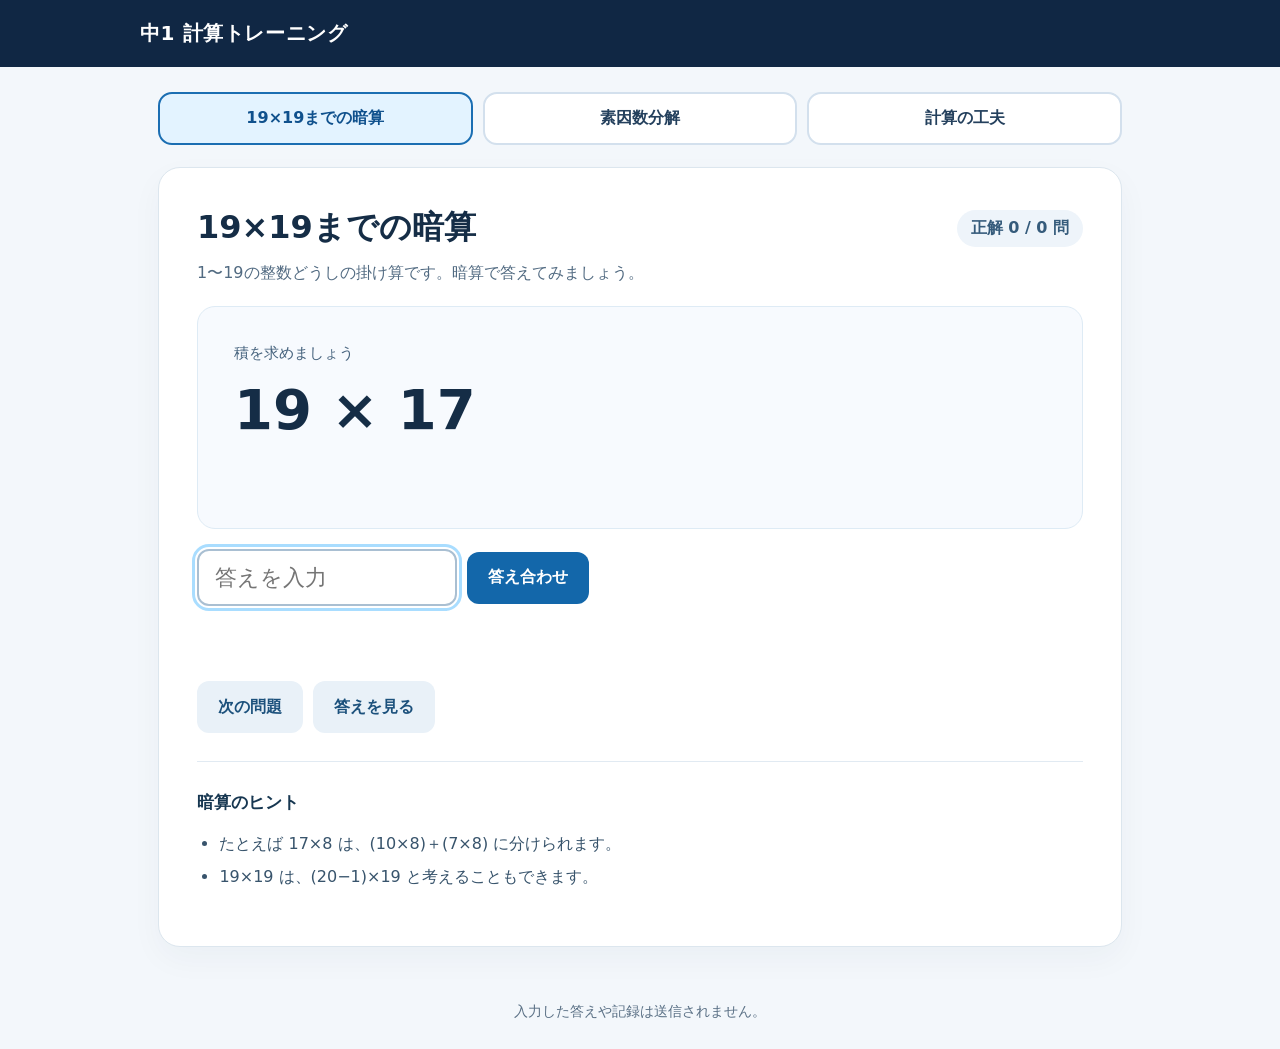
==== junior-math/index.html @ f3863bec "Add junior high calculation practice site" ====
<!doctype html>
<html lang="ja"><head><meta charset="utf-8"><meta name="viewport" content="width=device-width,initial-scale=1"><meta name="theme-color" content="#102744"><title>中1 計算トレーニング</title><meta name="description" content="19×19までの暗算、素因数分解、計算の工夫を練習するサイト"><link rel="icon" type="image/svg+xml" href="data:image/svg+xml,%3Csvg xmlns='http://www.w3.org/2000/svg' viewBox='0 0 64 64'%3E%3Crect width='64' height='64' rx='14' fill='%23102744'/%3E%3Ctext x='32' y='45' text-anchor='middle' font-size='40' font-family='sans-serif' fill='%23f9c85b'%3E×%3C/text%3E%3C/svg%3E"><style>
:root{font-family:system-ui,-apple-system,'Hiragino Kaku Gothic ProN','Yu Gothic',sans-serif;color:#152d46;background:#f3f7fb}*{box-sizing:border-box}body{margin:0}button,input{font:inherit}button{cursor:pointer}header{background:#102744;color:white;padding:20px max(20px,calc((100vw - 1000px)/2))}header strong{font-size:1.25rem;letter-spacing:.03em}main{max-width:1000px;margin:auto;padding:25px 18px 55px}.tabs{display:grid;grid-template-columns:repeat(3,1fr);gap:10px;margin-bottom:22px}.tab{border:2px solid #d3e0ed;background:white;color:#24405d;border-radius:14px;padding:14px 10px;font-weight:750}.tab[aria-selected=true]{border-color:#1b6eb2;background:#e3f3ff;color:#10518d}.panel{background:white;border:1px solid #dce6ee;box-shadow:0 12px 32px #1432540a;border-radius:22px;padding:clamp(20px,4vw,38px)}.topline{display:flex;align-items:center;justify-content:space-between;gap:12px;flex-wrap:wrap}h1{font-size:clamp(1.4rem,3vw,2rem);margin:0}p{line-height:1.65}.hint{color:#526b82;margin:10px 0 20px}.badge{background:#eef4fa;color:#355b7b;border-radius:100px;padding:8px 14px;font-weight:650}.card{background:#f7fafe;border:1px solid #deebf5;border-radius:18px;padding:clamp(20px,4vw,36px);margin:20px 0}.question{font-size:clamp(2rem,6vw,3.5rem);font-weight:800;line-height:1.35;min-height:1.5em;font-variant-numeric:tabular-nums}.prompt{color:#45627d;font-size:.95rem;margin-bottom:8px}.work{color:#44627a;min-height:1.5em;margin-top:12px}.answer{display:flex;align-items:center;gap:10px;flex-wrap:wrap}.answer input{width:min(100%,260px);border:2px solid #a9bfd2;border-radius:12px;padding:14px 16px;font-size:1.35rem;font-variant-numeric:tabular-nums}.answer input:focus{outline:3px solid #a9ddff;outline-offset:2px}.primary,.secondary{border:0;border-radius:12px;padding:15px 21px;font-weight:750;min-height:52px}.primary{background:#1367aa;color:white}.secondary{background:#e9f1f8;color:#1c517c}.primary:hover{background:#0e568e}.secondary:hover{background:#dcebf6}.feedback{min-height:57px;margin:14px 0 4px;font-weight:700}.feedback.good{color:#126544}.feedback.bad{color:#ae3f26}.feedback small{display:block;font-size:.95rem;font-weight:500;color:#38566d;margin-top:5px}.actions{display:flex;gap:10px;flex-wrap:wrap}.guide{border-top:1px solid #e1eaf2;margin-top:28px;padding-top:15px;color:#38546c}.guide h2{font-size:1.05rem;color:#173751}.guide ul{padding-left:1.4em;line-height:1.8}.guide li{margin:4px 0}footer{color:#5a7085;text-align:center;padding:0 18px 28px;font-size:.9rem}@media(max-width:620px){.tabs{grid-template-columns:1fr}.tab{text-align:left;padding:12px 16px}.panel{padding:20px}.answer input{flex:1;min-width:150px}.answer .primary{flex:1}.question{overflow-wrap:anywhere}}
</style></head><body><header><strong>中1 計算トレーニング</strong></header><main><nav class="tabs" aria-label="練習分野"><button class="tab" type="button" data-mode="multiply" aria-selected="true">19×19までの暗算</button><button class="tab" type="button" data-mode="factor" aria-selected="false">素因数分解</button><button class="tab" type="button" data-mode="decimal" aria-selected="false">計算の工夫</button></nav><section class="panel" aria-labelledby="title"><div class="topline"><h1 id="title"></h1><span class="badge" id="score" aria-live="polite"></span></div><p class="hint" id="description"></p><div class="card"><div class="prompt" id="prompt"></div><div class="question" id="question"></div><div class="work" id="work"></div></div><form id="form" class="answer" autocomplete="off"><input id="input" type="text" inputmode="numeric" aria-label="答え" spellcheck="false"><button class="primary" type="submit">答え合わせ</button></form><div id="feedback" class="feedback" role="status" aria-live="polite"></div><div class="actions"><button id="next" class="secondary" type="button">次の問題</button><button id="reveal" class="secondary" type="button">答えを見る</button></div><div class="guide" id="guide"></div></section></main><footer>入力した答えや記録は送信されません。</footer><script>
(()=>{'use strict';const $=id=>document.getElementById(id),els={title:$('title'),score:$('score'),description:$('description'),prompt:$('prompt'),question:$('question'),work:$('work'),input:$('input'),feedback:$('feedback'),next:$('next'),reveal:$('reveal'),form:$('form'),guide:$('guide')};let mode='multiply',current=null,correct=0,attempted=0,done=false,previous='';const rand=(a,b)=>a+Math.floor(Math.random()*(b-a+1)),pick=a=>a[rand(0,a.length-1)],shuffle=a=>a.sort(()=>Math.random()-.5);const decimals=[25,75,125,375,625,875],format=n=>Number.isInteger(n)?String(n):String(n);const hints={25:'0.25＝1/4',75:'0.75＝3/4',125:'0.125＝1/8',375:'0.375＝3/8',625:'0.625＝5/8',875:'0.875＝7/8'};const settings={multiply:{title:'19×19までの暗算',description:'1〜19の整数どうしの掛け算です。暗算で答えてみましょう。',prompt:'積を求めましょう',guide:'<h2>暗算のヒント</h2><ul><li>たとえば 17×8 は、(10×8)＋(7×8) に分けられます。</li><li>19×19 は、(20−1)×19 と考えることもできます。</li></ul>'},factor:{title:'素因数分解',description:'2〜3桁の整数を素数の積で表しましょう。',prompt:'素因数分解しましょう',guide:'<h2>入力のしかた</h2><ul><li>「2×2×3×5」のように入力します。「2^2×3×5」や「2²×3×5」でも正解になります。</li><li>掛ける順番は自由です。分解せず元の数だけを書くと正解になりません。</li></ul>'},decimal:{title:'計算の工夫',description:'0.25・0.75・0.125・0.375・0.625・0.875を分数に直して考えましょう。',prompt:'工夫して計算しましょう',guide:'<h2>計算のヒント</h2><ul><li>0.25＝1/4、0.75＝3/4 です。</li><li>0.125＝1/8、0.375＝3/8、0.625＝5/8、0.875＝7/8 です。</li><li>たとえば 0.375×16＝(3/8)×16＝6 となります。</li></ul>'}};function factors(n){let a=[];for(let d=2;d*d<=n;d++)while(n%d===0){a.push(d);n/=d}if(n>1)a.push(n);return a}function make(){let q;if(mode==='multiply'){let a=rand(2,19),b=rand(2,19);q={text:`${a} × ${b}`,answer:a*b,explain:`${a} × ${b} ＝ ${a*b}`}}else if(mode==='factor'){let primes=[2,3,5,7,11,13],n,fs;do{fs=[];n=1;for(let i=0;i<rand(2,4);i++){let candidates=primes.filter(p=>p*n<=360);if(!candidates.length)break;let p=pick(candidates);fs.push(p);n*=p}}while(n<24||fs.length<2);fs.sort((a,b)=>a-b);q={text:String(n),answer:fs,explain:`${n} ＝ ${fs.join(' × ')}`}}else{let d=pick(decimals),den=d===25||d===75?4:8,num=d===25?1:d===75?3:d===125?1:d===375?3:d===625?5:7;let k=rand(1,5),whole=den*k;let reversed=Math.random()<.5;q={text:reversed?`${whole} × ${'0.'+String(d).padStart(3,'0')}`:`${'0.'+String(d).padStart(3,'0')} × ${whole}`,answer:num*k,explain:`${hints[d]} なので、${num}/${den} × ${whole} ＝ ${num*k}`};if(d===25||d===75)q.text=q.text.replace('0.025','0.25').replace('0.075','0.75')}return q}function normalized(s){return s.normalize('NFKC').replace(/[−ー－]/g,'-').replace(/，/g,',').trim()}function checkFactor(s){s=normalized(s).replace(/[×・·＊*]/g,'*').replace(/[²]/g,'^2').replace(/[³]/g,'^3').replace(/\s+/g,'');if(!/^\d+(?:\^\d+)?(?:\*\d+(?:\^\d+)?)*$/.test(s))return false;let found=[];for(const term of s.split('*')){let [base,exponent='1']=term.split('^'),p=Number(base),count=Number(exponent);if(!Number.isSafeInteger(p)||!Number.isSafeInteger(count)||count<1||count>10||factors(p).length!==1||p>360)return false;for(let i=0;i<count;i++)found.push(p)}return found.sort((a,b)=>a-b).join(',')===current.answer.join(',')}function next(){let q;do{q=make()}while(q.text===previous);current=q;previous=q.text;done=false;els.question.textContent=q.text;els.work.textContent='';els.input.value='';els.input.disabled=false;els.feedback.textContent='';els.feedback.className='feedback';els.input.focus()}function setMode(m){mode=m;correct=attempted=0;previous='';for(const b of document.querySelectorAll('.tab'))b.setAttribute('aria-selected',String(b.dataset.mode===m));let s=settings[m];els.title.textContent=s.title;els.description.textContent=s.description;els.prompt.textContent=s.prompt;els.guide.innerHTML=s.guide;els.input.setAttribute('inputmode',m==='factor'?'text':'numeric');els.input.placeholder=m==='factor'?'例：2×2×3':'答えを入力';score();next()}function score(){els.score.textContent=`正解 ${correct} / ${attempted} 問`}function result(good){els.feedback.className='feedback '+(good?'good':'bad');els.feedback.textContent=good?'正解！':'もう一度考えてみましょう。';if(good){done=true;attempted++;correct++;score();let small=document.createElement('small');small.textContent=current.explain;els.feedback.appendChild(small)}}els.form.addEventListener('submit',e=>{e.preventDefault();if(done){next();return}let s=normalized(els.input.value);if(!s)return;let good=mode==='factor'?checkFactor(s):/^-?\d+(?:\.\d+)?$/.test(s)&&Number(s)===current.answer;result(good)});els.next.addEventListener('click',()=>{if(!done){attempted++;score()}next()});els.reveal.addEventListener('click',()=>{if(!done){attempted++;done=true;score()}els.feedback.className='feedback';els.feedback.textContent='答え：'+current.explain;els.input.disabled=true});for(const b of document.querySelectorAll('.tab'))b.addEventListener('click',()=>setMode(b.dataset.mode));setMode('multiply')})();
</script></body></html>
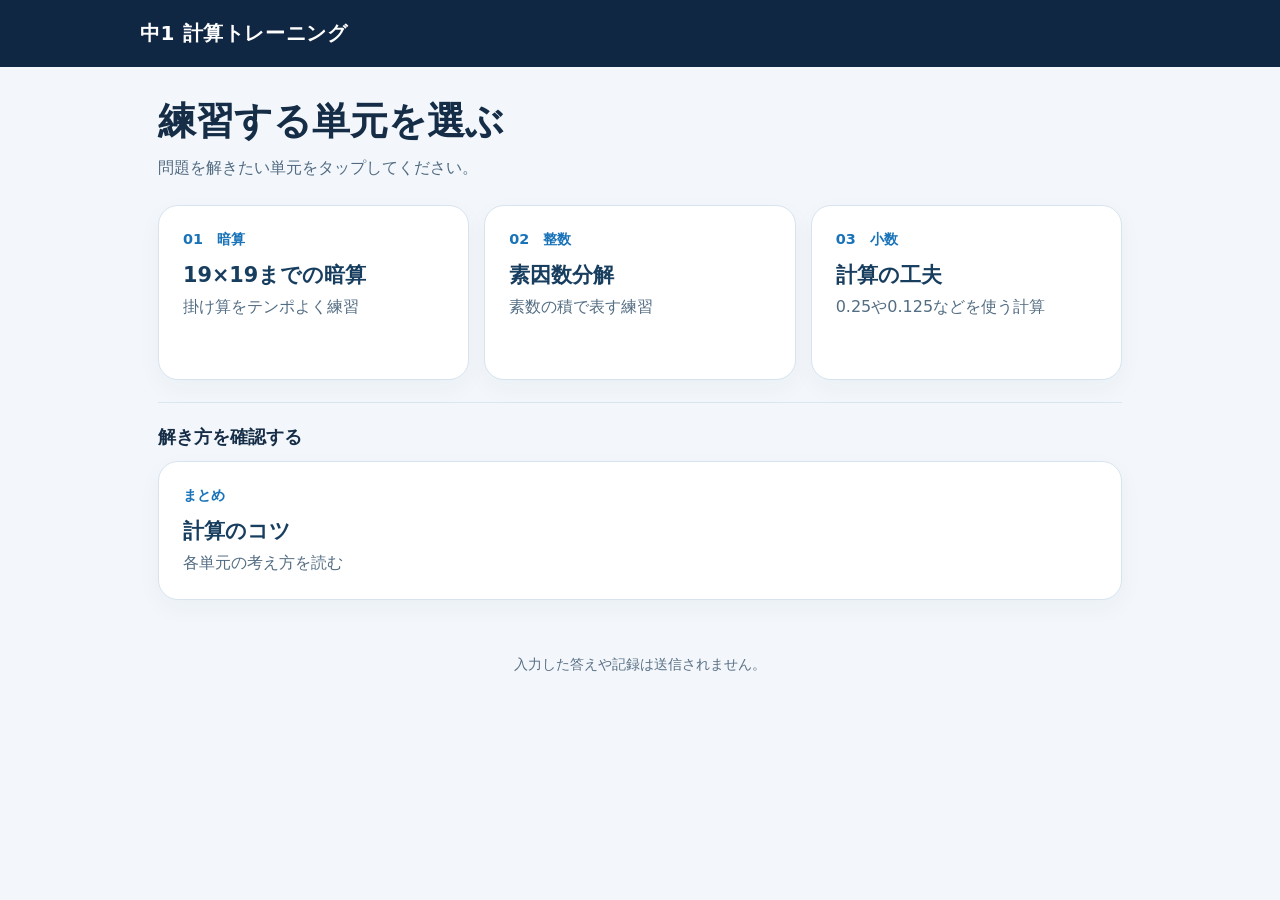
==== commit d4f758a7: "Add home menu and separate calculation tips" ====
--- a/junior-math/index.html
+++ b/junior-math/index.html
@@ -1,6 +1,7 @@
 <!doctype html>
 <html lang="ja"><head><meta charset="utf-8"><meta name="viewport" content="width=device-width,initial-scale=1"><meta name="theme-color" content="#102744"><title>中1 計算トレーニング</title><meta name="description" content="19×19までの暗算、素因数分解、計算の工夫を練習するサイト"><link rel="icon" type="image/svg+xml" href="data:image/svg+xml,%3Csvg xmlns='http://www.w3.org/2000/svg' viewBox='0 0 64 64'%3E%3Crect width='64' height='64' rx='14' fill='%23102744'/%3E%3Ctext x='32' y='45' text-anchor='middle' font-size='40' font-family='sans-serif' fill='%23f9c85b'%3E×%3C/text%3E%3C/svg%3E"><style>
 :root{font-family:system-ui,-apple-system,'Hiragino Kaku Gothic ProN','Yu Gothic',sans-serif;color:#152d46;background:#f3f7fb}*{box-sizing:border-box}body{margin:0}button,input{font:inherit}button{cursor:pointer}header{background:#102744;color:white;padding:20px max(20px,calc((100vw - 1000px)/2))}header strong{font-size:1.25rem;letter-spacing:.03em}main{max-width:1000px;margin:auto;padding:25px 18px 55px}.tabs{display:grid;grid-template-columns:repeat(3,1fr);gap:10px;margin-bottom:22px}.tab{border:2px solid #d3e0ed;background:white;color:#24405d;border-radius:14px;padding:14px 10px;font-weight:750}.tab[aria-selected=true]{border-color:#1b6eb2;background:#e3f3ff;color:#10518d}.panel{background:white;border:1px solid #dce6ee;box-shadow:0 12px 32px #1432540a;border-radius:22px;padding:clamp(20px,4vw,38px)}.topline{display:flex;align-items:center;justify-content:space-between;gap:12px;flex-wrap:wrap}h1{font-size:clamp(1.4rem,3vw,2rem);margin:0}p{line-height:1.65}.hint{color:#526b82;margin:10px 0 20px}.badge{background:#eef4fa;color:#355b7b;border-radius:100px;padding:8px 14px;font-weight:650}.card{background:#f7fafe;border:1px solid #deebf5;border-radius:18px;padding:clamp(20px,4vw,36px);margin:20px 0}.question{font-size:clamp(2rem,6vw,3.5rem);font-weight:800;line-height:1.35;min-height:1.5em;font-variant-numeric:tabular-nums}.prompt{color:#45627d;font-size:.95rem;margin-bottom:8px}.work{color:#44627a;min-height:1.5em;margin-top:12px}.answer{display:flex;align-items:center;gap:10px;flex-wrap:wrap}.answer input{width:min(100%,260px);border:2px solid #a9bfd2;border-radius:12px;padding:14px 16px;font-size:1.35rem;font-variant-numeric:tabular-nums}.answer input:focus{outline:3px solid #a9ddff;outline-offset:2px}.primary,.secondary{border:0;border-radius:12px;padding:15px 21px;font-weight:750;min-height:52px}.primary{background:#1367aa;color:white}.secondary{background:#e9f1f8;color:#1c517c}.primary:hover{background:#0e568e}.secondary:hover{background:#dcebf6}.feedback{min-height:57px;margin:14px 0 4px;font-weight:700}.feedback.good{color:#126544}.feedback.bad{color:#ae3f26}.feedback small{display:block;font-size:.95rem;font-weight:500;color:#38566d;margin-top:5px}.actions{display:flex;gap:10px;flex-wrap:wrap}.guide{border-top:1px solid #e1eaf2;margin-top:28px;padding-top:15px;color:#38546c}.guide h2{font-size:1.05rem;color:#173751}.guide ul{padding-left:1.4em;line-height:1.8}.guide li{margin:4px 0}footer{color:#5a7085;text-align:center;padding:0 18px 28px;font-size:.9rem}@media(max-width:620px){.tabs{grid-template-columns:1fr}.tab{text-align:left;padding:12px 16px}.panel{padding:20px}.answer input{flex:1;min-width:150px}.answer .primary{flex:1}.question{overflow-wrap:anywhere}}
-</style></head><body><header><strong>中1 計算トレーニング</strong></header><main><nav class="tabs" aria-label="練習分野"><button class="tab" type="button" data-mode="multiply" aria-selected="true">19×19までの暗算</button><button class="tab" type="button" data-mode="factor" aria-selected="false">素因数分解</button><button class="tab" type="button" data-mode="decimal" aria-selected="false">計算の工夫</button></nav><section class="panel" aria-labelledby="title"><div class="topline"><h1 id="title"></h1><span class="badge" id="score" aria-live="polite"></span></div><p class="hint" id="description"></p><div class="card"><div class="prompt" id="prompt"></div><div class="question" id="question"></div><div class="work" id="work"></div></div><form id="form" class="answer" autocomplete="off"><input id="input" type="text" inputmode="numeric" aria-label="答え" spellcheck="false"><button class="primary" type="submit">答え合わせ</button></form><div id="feedback" class="feedback" role="status" aria-live="polite"></div><div class="actions"><button id="next" class="secondary" type="button">次の問題</button><button id="reveal" class="secondary" type="button">答えを見る</button></div><div class="guide" id="guide"></div></section></main><footer>入力した答えや記録は送信されません。</footer><script>
-(()=>{'use strict';const $=id=>document.getElementById(id),els={title:$('title'),score:$('score'),description:$('description'),prompt:$('prompt'),question:$('question'),work:$('work'),input:$('input'),feedback:$('feedback'),next:$('next'),reveal:$('reveal'),form:$('form'),guide:$('guide')};let mode='multiply',current=null,correct=0,attempted=0,done=false,previous='';const rand=(a,b)=>a+Math.floor(Math.random()*(b-a+1)),pick=a=>a[rand(0,a.length-1)],shuffle=a=>a.sort(()=>Math.random()-.5);const decimals=[25,75,125,375,625,875],format=n=>Number.isInteger(n)?String(n):String(n);const hints={25:'0.25＝1/4',75:'0.75＝3/4',125:'0.125＝1/8',375:'0.375＝3/8',625:'0.625＝5/8',875:'0.875＝7/8'};const settings={multiply:{title:'19×19までの暗算',description:'1〜19の整数どうしの掛け算です。暗算で答えてみましょう。',prompt:'積を求めましょう',guide:'<h2>暗算のヒント</h2><ul><li>たとえば 17×8 は、(10×8)＋(7×8) に分けられます。</li><li>19×19 は、(20−1)×19 と考えることもできます。</li></ul>'},factor:{title:'素因数分解',description:'2〜3桁の整数を素数の積で表しましょう。',prompt:'素因数分解しましょう',guide:'<h2>入力のしかた</h2><ul><li>「2×2×3×5」のように入力します。「2^2×3×5」や「2²×3×5」でも正解になります。</li><li>掛ける順番は自由です。分解せず元の数だけを書くと正解になりません。</li></ul>'},decimal:{title:'計算の工夫',description:'0.25・0.75・0.125・0.375・0.625・0.875を分数に直して考えましょう。',prompt:'工夫して計算しましょう',guide:'<h2>計算のヒント</h2><ul><li>0.25＝1/4、0.75＝3/4 です。</li><li>0.125＝1/8、0.375＝3/8、0.625＝5/8、0.875＝7/8 です。</li><li>たとえば 0.375×16＝(3/8)×16＝6 となります。</li></ul>'}};function factors(n){let a=[];for(let d=2;d*d<=n;d++)while(n%d===0){a.push(d);n/=d}if(n>1)a.push(n);return a}function make(){let q;if(mode==='multiply'){let a=rand(2,19),b=rand(2,19);q={text:`${a} × ${b}`,answer:a*b,explain:`${a} × ${b} ＝ ${a*b}`}}else if(mode==='factor'){let primes=[2,3,5,7,11,13],n,fs;do{fs=[];n=1;for(let i=0;i<rand(2,4);i++){let candidates=primes.filter(p=>p*n<=360);if(!candidates.length)break;let p=pick(candidates);fs.push(p);n*=p}}while(n<24||fs.length<2);fs.sort((a,b)=>a-b);q={text:String(n),answer:fs,explain:`${n} ＝ ${fs.join(' × ')}`}}else{let d=pick(decimals),den=d===25||d===75?4:8,num=d===25?1:d===75?3:d===125?1:d===375?3:d===625?5:7;let k=rand(1,5),whole=den*k;let reversed=Math.random()<.5;q={text:reversed?`${whole} × ${'0.'+String(d).padStart(3,'0')}`:`${'0.'+String(d).padStart(3,'0')} × ${whole}`,answer:num*k,explain:`${hints[d]} なので、${num}/${den} × ${whole} ＝ ${num*k}`};if(d===25||d===75)q.text=q.text.replace('0.025','0.25').replace('0.075','0.75')}return q}function normalized(s){return s.normalize('NFKC').replace(/[−ー－]/g,'-').replace(/，/g,',').trim()}function checkFactor(s){s=normalized(s).replace(/[×・·＊*]/g,'*').replace(/[²]/g,'^2').replace(/[³]/g,'^3').replace(/\s+/g,'');if(!/^\d+(?:\^\d+)?(?:\*\d+(?:\^\d+)?)*$/.test(s))return false;let found=[];for(const term of s.split('*')){let [base,exponent='1']=term.split('^'),p=Number(base),count=Number(exponent);if(!Number.isSafeInteger(p)||!Number.isSafeInteger(count)||count<1||count>10||factors(p).length!==1||p>360)return false;for(let i=0;i<count;i++)found.push(p)}return found.sort((a,b)=>a-b).join(',')===current.answer.join(',')}function next(){let q;do{q=make()}while(q.text===previous);current=q;previous=q.text;done=false;els.question.textContent=q.text;els.work.textContent='';els.input.value='';els.input.disabled=false;els.feedback.textContent='';els.feedback.className='feedback';els.input.focus()}function setMode(m){mode=m;correct=attempted=0;previous='';for(const b of document.querySelectorAll('.tab'))b.setAttribute('aria-selected',String(b.dataset.mode===m));let s=settings[m];els.title.textContent=s.title;els.description.textContent=s.description;els.prompt.textContent=s.prompt;els.guide.innerHTML=s.guide;els.input.setAttribute('inputmode',m==='factor'?'text':'numeric');els.input.placeholder=m==='factor'?'例：2×2×3':'答えを入力';score();next()}function score(){els.score.textContent=`正解 ${correct} / ${attempted} 問`}function result(good){els.feedback.className='feedback '+(good?'good':'bad');els.feedback.textContent=good?'正解！':'もう一度考えてみましょう。';if(good){done=true;attempted++;correct++;score();let small=document.createElement('small');small.textContent=current.explain;els.feedback.appendChild(small)}}els.form.addEventListener('submit',e=>{e.preventDefault();if(done){next();return}let s=normalized(els.input.value);if(!s)return;let good=mode==='factor'?checkFactor(s):/^-?\d+(?:\.\d+)?$/.test(s)&&Number(s)===current.answer;result(good)});els.next.addEventListener('click',()=>{if(!done){attempted++;score()}next()});els.reveal.addEventListener('click',()=>{if(!done){attempted++;done=true;score()}els.feedback.className='feedback';els.feedback.textContent='答え：'+current.explain;els.input.disabled=true});for(const b of document.querySelectorAll('.tab'))b.addEventListener('click',()=>setMode(b.dataset.mode));setMode('multiply')})();
+ .homehead{margin:4px 0 24px}.homehead h1{font-size:clamp(1.7rem,4vw,2.4rem)}.homehead p{margin:8px 0 0;color:#506a82}.menu{display:grid;grid-template-columns:repeat(3,1fr);gap:15px}.menucard{display:flex;flex-direction:column;align-items:flex-start;text-align:left;min-height:175px;background:white;border:1px solid #d7e4f0;border-radius:20px;padding:24px;color:#183e5f;box-shadow:0 8px 24px #1432540a}.menucard:hover,.menucard:focus-visible{border-color:#2079bd;box-shadow:0 12px 28px #22639b22;transform:translateY(-2px)}.menucard strong{font-size:1.3rem;margin:12px 0 6px}.menucard span:last-child{color:#536d83;line-height:1.5}.menunum{font-size:.9rem;font-weight:800;color:#1973b8}.tipsentry{margin-top:22px;border-top:1px solid #dbe6ef;padding-top:22px}.tipsentry h2{font-size:1.1rem;margin:0 0 12px}.tipsentry .menucard{min-height:115px;width:100%}.back{border:0;background:transparent;color:#1266a6;font-weight:750;padding:8px 0;margin-bottom:15px}.back:hover{text-decoration:underline}.tipslist{display:grid;gap:14px;margin-top:20px}.tipcard{background:#f7fafe;border:1px solid #deebf5;border-radius:16px;padding:18px 22px}.tipcard h2{margin:0 0 8px;font-size:1.2rem}.tipcard ul{margin:0;padding-left:1.5em;line-height:1.8}.tipcard li{margin:5px 0}[hidden]{display:none!important}@media(max-width:700px){.menu{grid-template-columns:1fr}.menucard{min-height:115px;padding:18px}.menucard strong{margin:5px 0}}
+</style></head><body><header><strong>中1 計算トレーニング</strong></header><main><section id="home" aria-labelledby="home-title"><div class="homehead"><h1 id="home-title">練習する単元を選ぶ</h1><p>問題を解きたい単元をタップしてください。</p></div><div class="menu"><button class="menucard" type="button" data-open="multiply"><span class="menunum">01　暗算</span><strong>19×19までの暗算</strong><span>掛け算をテンポよく練習</span></button><button class="menucard" type="button" data-open="factor"><span class="menunum">02　整数</span><strong>素因数分解</strong><span>素数の積で表す練習</span></button><button class="menucard" type="button" data-open="decimal"><span class="menunum">03　小数</span><strong>計算の工夫</strong><span>0.25や0.125などを使う計算</span></button></div><div class="tipsentry"><h2>解き方を確認する</h2><button class="menucard" type="button" data-open="tips"><span class="menunum">まとめ</span><strong>計算のコツ</strong><span>各単元の考え方を読む</span></button></div></section><section id="practice" class="panel" aria-labelledby="title" hidden><button class="back" type="button" data-open="home">← 目次に戻る</button><div class="topline"><h1 id="title"></h1><span class="badge" id="score" aria-live="polite"></span></div><p class="hint" id="description"></p><div class="card"><div class="prompt" id="prompt"></div><div class="question" id="question"></div></div><form id="form" class="answer" autocomplete="off"><input id="input" type="text" inputmode="numeric" aria-label="答え" spellcheck="false"><button class="primary" type="submit">答え合わせ</button></form><div id="feedback" class="feedback" role="status" aria-live="polite"></div><div class="actions"><button id="next" class="secondary" type="button">次の問題</button><button id="reveal" class="secondary" type="button">答えを見る</button></div></section><section id="tips" class="panel" aria-labelledby="tips-title" hidden><button class="back" type="button" data-open="home">← 目次に戻る</button><h1 id="tips-title">計算のコツ</h1><div class="tipslist"><div class="tipcard"><h2>19×19までの暗算</h2><ul><li>十の位と一の位に分けます。たとえば 17×8＝(10×8)＋(7×8)＝136。</li><li>20に近い数は20を使って考えます。19×19＝(20−1)×19＝380−19＝361。</li></ul></div><div class="tipcard"><h2>素因数分解</h2><ul><li>2、3、5、7…と小さい素数から順に割ります。割り切れなくなるまで同じ素数で割りましょう。</li><li>例：60＝2×30＝2×2×15＝2²×3×5。最後に素数だけの積になっているか確認します。</li></ul></div><div class="tipcard"><h2>計算の工夫</h2><ul><li>0.25＝1/4、0.75＝3/4。0.125＝1/8、0.375＝3/8、0.625＝5/8、0.875＝7/8。</li><li>小数を分数に直して先に約分します。たとえば 0.375×16＝(3/8)×16＝6。</li></ul></div></div></section></main><footer>入力した答えや記録は送信されません。</footer><script>
+(()=>{'use strict';const $=id=>document.getElementById(id),els={home:$('home'),practice:$('practice'),tips:$('tips'),title:$('title'),score:$('score'),description:$('description'),prompt:$('prompt'),question:$('question'),input:$('input'),feedback:$('feedback'),next:$('next'),reveal:$('reveal'),form:$('form')};let mode='multiply',current=null,correct=0,attempted=0,done=false,previous='';const rand=(a,b)=>a+Math.floor(Math.random()*(b-a+1)),pick=a=>a[rand(0,a.length-1)];const decimals=[25,75,125,375,625,875];const hints={25:'0.25＝1/4',75:'0.75＝3/4',125:'0.125＝1/8',375:'0.375＝3/8',625:'0.625＝5/8',875:'0.875＝7/8'};const settings={multiply:{title:'19×19までの暗算',description:'2〜19の整数どうしの掛け算です。暗算で答えてみましょう。',prompt:'積を求めましょう'},factor:{title:'素因数分解',description:'素数の積で答えましょう。例：2×2×3、2^2×3、2²×3',prompt:'素因数分解しましょう'},decimal:{title:'計算の工夫',description:'小数を分数に直して考えてみましょう。',prompt:'工夫して計算しましょう'}};function factors(n){let a=[];for(let d=2;d*d<=n;d++)while(n%d===0){a.push(d);n/=d}if(n>1)a.push(n);return a}function make(){let q;if(mode==='multiply'){let a=rand(2,19),b=rand(2,19);q={text:`${a} × ${b}`,answer:a*b,explain:`${a} × ${b} ＝ ${a*b}`}}else if(mode==='factor'){let primes=[2,3,5,7,11,13],n,fs;do{fs=[];n=1;for(let i=0;i<rand(2,4);i++){let candidates=primes.filter(p=>p*n<=360);if(!candidates.length)break;let p=pick(candidates);fs.push(p);n*=p}}while(n<24||fs.length<2);fs.sort((a,b)=>a-b);q={text:String(n),answer:fs,explain:`${n} ＝ ${fs.join(' × ')}`}}else{let d=pick(decimals),den=d===25||d===75?4:8,num=d===25?1:d===75?3:d===125?1:d===375?3:d===625?5:7;let k=rand(1,5),whole=den*k,decimal=d<100?String(d/100):String(d/1000),reversed=Math.random()<.5;q={text:reversed?`${whole} × ${decimal}`:`${decimal} × ${whole}`,answer:num*k,explain:`${hints[d]} なので、${num}/${den} × ${whole} ＝ ${num*k}`}}return q}function normalized(s){return s.normalize('NFKC').replace(/[−ー－]/g,'-').trim()}function checkFactor(s){s=normalized(s).replace(/[×・·＊*]/g,'*').replace(/[²]/g,'^2').replace(/[³]/g,'^3').replace(/\s+/g,'');if(!/^\d+(?:\^\d+)?(?:\*\d+(?:\^\d+)?)*$/.test(s))return false;let found=[];for(const term of s.split('*')){let [base,exponent='1']=term.split('^'),p=Number(base),count=Number(exponent);if(!Number.isSafeInteger(p)||!Number.isSafeInteger(count)||count<1||count>10||factors(p).length!==1||p>360)return false;for(let i=0;i<count;i++)found.push(p)}return found.sort((a,b)=>a-b).join(',')===current.answer.join(',')}function next(){let q;do{q=make()}while(q.text===previous);current=q;previous=q.text;done=false;els.question.textContent=q.text;els.input.value='';els.input.disabled=false;els.feedback.textContent='';els.feedback.className='feedback';els.input.focus()}function setMode(m){mode=m;correct=attempted=0;previous='';let s=settings[m];els.title.textContent=s.title;els.description.textContent=s.description;els.prompt.textContent=s.prompt;els.input.setAttribute('inputmode',m==='factor'?'text':'numeric');els.input.placeholder=m==='factor'?'例：2×2×3':'答えを入力';score();next()}function score(){els.score.textContent=`正解 ${correct} / ${attempted} 問`}function result(good){els.feedback.className='feedback '+(good?'good':'bad');els.feedback.textContent=good?'正解！':'もう一度考えてみましょう。';if(good){done=true;attempted++;correct++;score();let small=document.createElement('small');small.textContent=current.explain;els.feedback.appendChild(small)}}function navigate(target,save=true){els.home.hidden=target!=='home';els.practice.hidden=!(target in settings);els.tips.hidden=target!=='tips';if(target in settings)setMode(target);if(save)history.pushState({view:target},'',target==='home'?location.pathname:'#'+target);window.scrollTo(0,0)}els.form.addEventListener('submit',e=>{e.preventDefault();if(done){next();return}let s=normalized(els.input.value);if(!s)return;let good=mode==='factor'?checkFactor(s):/^-?\d+(?:\.\d+)?$/.test(s)&&Number(s)===current.answer;result(good)});els.next.addEventListener('click',()=>{if(!done){attempted++;score()}next()});els.reveal.addEventListener('click',()=>{if(!done){attempted++;done=true;score()}els.feedback.className='feedback';els.feedback.textContent='答え：'+current.explain;els.input.disabled=true});for(const b of document.querySelectorAll('[data-open]'))b.addEventListener('click',()=>navigate(b.dataset.open));window.addEventListener('popstate',()=>navigate(location.hash.slice(1) in settings||location.hash==='#tips'?location.hash.slice(1):'home',false));navigate(location.hash.slice(1) in settings||location.hash==='#tips'?location.hash.slice(1):'home',false)})();
 </script></body></html>
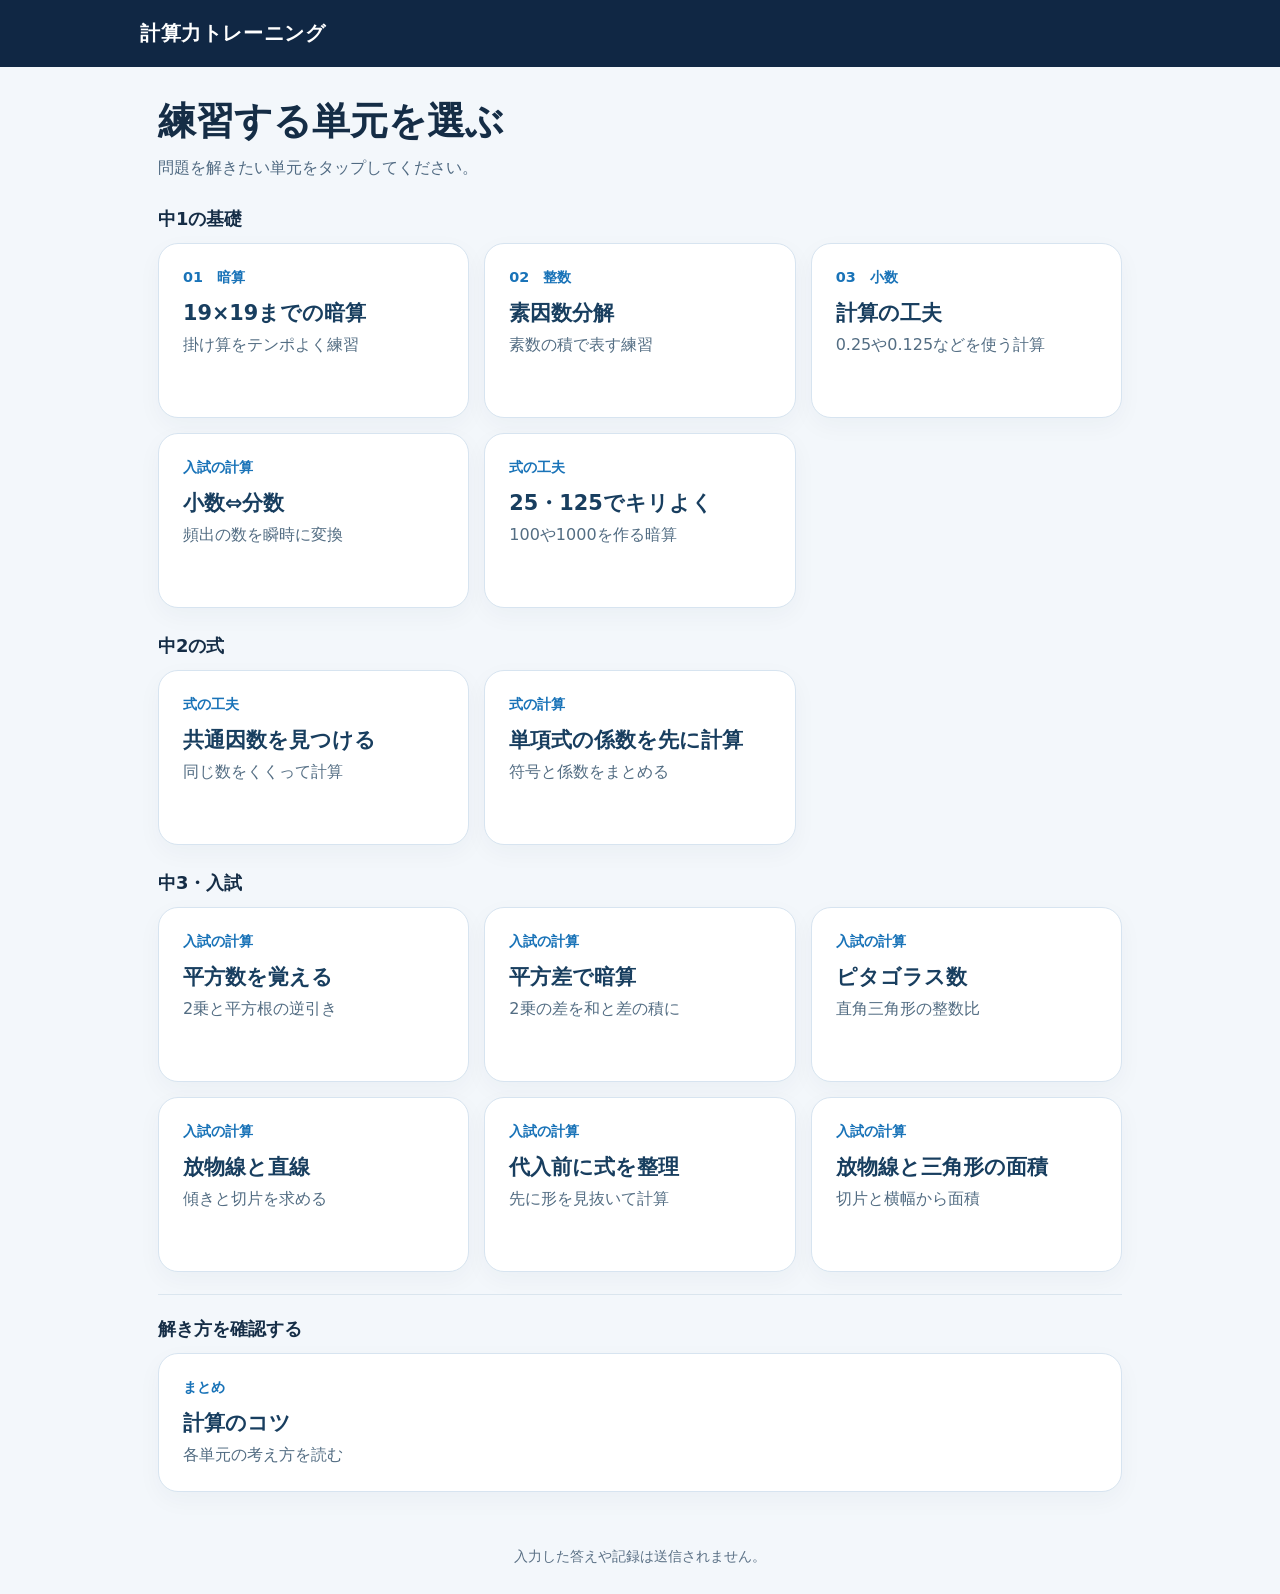
==== commit c1ce3772: "Expand calculation training with entrance exam techniques and levels" ====
--- a/junior-math/index.html
+++ b/junior-math/index.html
@@ -1,7 +1,42 @@
 <!doctype html>
-<html lang="ja"><head><meta charset="utf-8"><meta name="viewport" content="width=device-width,initial-scale=1"><meta name="theme-color" content="#102744"><title>中1 計算トレーニング</title><meta name="description" content="19×19までの暗算、素因数分解、計算の工夫を練習するサイト"><link rel="icon" type="image/svg+xml" href="data:image/svg+xml,%3Csvg xmlns='http://www.w3.org/2000/svg' viewBox='0 0 64 64'%3E%3Crect width='64' height='64' rx='14' fill='%23102744'/%3E%3Ctext x='32' y='45' text-anchor='middle' font-size='40' font-family='sans-serif' fill='%23f9c85b'%3E×%3C/text%3E%3C/svg%3E"><style>
+<html lang="ja"><head><meta charset="utf-8"><meta name="viewport" content="width=device-width,initial-scale=1"><meta name="theme-color" content="#102744"><title>計算力トレーニング</title><meta name="description" content="19×19までの暗算、素因数分解、計算の工夫を練習するサイト"><link rel="icon" type="image/svg+xml" href="data:image/svg+xml,%3Csvg xmlns='http://www.w3.org/2000/svg' viewBox='0 0 64 64'%3E%3Crect width='64' height='64' rx='14' fill='%23102744'/%3E%3Ctext x='32' y='45' text-anchor='middle' font-size='40' font-family='sans-serif' fill='%23f9c85b'%3E×%3C/text%3E%3C/svg%3E"><style>
 :root{font-family:system-ui,-apple-system,'Hiragino Kaku Gothic ProN','Yu Gothic',sans-serif;color:#152d46;background:#f3f7fb}*{box-sizing:border-box}body{margin:0}button,input{font:inherit}button{cursor:pointer}header{background:#102744;color:white;padding:20px max(20px,calc((100vw - 1000px)/2))}header strong{font-size:1.25rem;letter-spacing:.03em}main{max-width:1000px;margin:auto;padding:25px 18px 55px}.tabs{display:grid;grid-template-columns:repeat(3,1fr);gap:10px;margin-bottom:22px}.tab{border:2px solid #d3e0ed;background:white;color:#24405d;border-radius:14px;padding:14px 10px;font-weight:750}.tab[aria-selected=true]{border-color:#1b6eb2;background:#e3f3ff;color:#10518d}.panel{background:white;border:1px solid #dce6ee;box-shadow:0 12px 32px #1432540a;border-radius:22px;padding:clamp(20px,4vw,38px)}.topline{display:flex;align-items:center;justify-content:space-between;gap:12px;flex-wrap:wrap}h1{font-size:clamp(1.4rem,3vw,2rem);margin:0}p{line-height:1.65}.hint{color:#526b82;margin:10px 0 20px}.badge{background:#eef4fa;color:#355b7b;border-radius:100px;padding:8px 14px;font-weight:650}.card{background:#f7fafe;border:1px solid #deebf5;border-radius:18px;padding:clamp(20px,4vw,36px);margin:20px 0}.question{font-size:clamp(2rem,6vw,3.5rem);font-weight:800;line-height:1.35;min-height:1.5em;font-variant-numeric:tabular-nums}.prompt{color:#45627d;font-size:.95rem;margin-bottom:8px}.work{color:#44627a;min-height:1.5em;margin-top:12px}.answer{display:flex;align-items:center;gap:10px;flex-wrap:wrap}.answer input{width:min(100%,260px);border:2px solid #a9bfd2;border-radius:12px;padding:14px 16px;font-size:1.35rem;font-variant-numeric:tabular-nums}.answer input:focus{outline:3px solid #a9ddff;outline-offset:2px}.primary,.secondary{border:0;border-radius:12px;padding:15px 21px;font-weight:750;min-height:52px}.primary{background:#1367aa;color:white}.secondary{background:#e9f1f8;color:#1c517c}.primary:hover{background:#0e568e}.secondary:hover{background:#dcebf6}.feedback{min-height:57px;margin:14px 0 4px;font-weight:700}.feedback.good{color:#126544}.feedback.bad{color:#ae3f26}.feedback small{display:block;font-size:.95rem;font-weight:500;color:#38566d;margin-top:5px}.actions{display:flex;gap:10px;flex-wrap:wrap}.guide{border-top:1px solid #e1eaf2;margin-top:28px;padding-top:15px;color:#38546c}.guide h2{font-size:1.05rem;color:#173751}.guide ul{padding-left:1.4em;line-height:1.8}.guide li{margin:4px 0}footer{color:#5a7085;text-align:center;padding:0 18px 28px;font-size:.9rem}@media(max-width:620px){.tabs{grid-template-columns:1fr}.tab{text-align:left;padding:12px 16px}.panel{padding:20px}.answer input{flex:1;min-width:150px}.answer .primary{flex:1}.question{overflow-wrap:anywhere}}
  .homehead{margin:4px 0 24px}.homehead h1{font-size:clamp(1.7rem,4vw,2.4rem)}.homehead p{margin:8px 0 0;color:#506a82}.menu{display:grid;grid-template-columns:repeat(3,1fr);gap:15px}.menucard{display:flex;flex-direction:column;align-items:flex-start;text-align:left;min-height:175px;background:white;border:1px solid #d7e4f0;border-radius:20px;padding:24px;color:#183e5f;box-shadow:0 8px 24px #1432540a}.menucard:hover,.menucard:focus-visible{border-color:#2079bd;box-shadow:0 12px 28px #22639b22;transform:translateY(-2px)}.menucard strong{font-size:1.3rem;margin:12px 0 6px}.menucard span:last-child{color:#536d83;line-height:1.5}.menunum{font-size:.9rem;font-weight:800;color:#1973b8}.tipsentry{margin-top:22px;border-top:1px solid #dbe6ef;padding-top:22px}.tipsentry h2{font-size:1.1rem;margin:0 0 12px}.tipsentry .menucard{min-height:115px;width:100%}.back{border:0;background:transparent;color:#1266a6;font-weight:750;padding:8px 0;margin-bottom:15px}.back:hover{text-decoration:underline}.tipslist{display:grid;gap:14px;margin-top:20px}.tipcard{background:#f7fafe;border:1px solid #deebf5;border-radius:16px;padding:18px 22px}.tipcard h2{margin:0 0 8px;font-size:1.2rem}.tipcard ul{margin:0;padding-left:1.5em;line-height:1.8}.tipcard li{margin:5px 0}[hidden]{display:none!important}@media(max-width:700px){.menu{grid-template-columns:1fr}.menucard{min-height:115px;padding:18px}.menucard strong{margin:5px 0}}
-</style></head><body><header><strong>中1 計算トレーニング</strong></header><main><section id="home" aria-labelledby="home-title"><div class="homehead"><h1 id="home-title">練習する単元を選ぶ</h1><p>問題を解きたい単元をタップしてください。</p></div><div class="menu"><button class="menucard" type="button" data-open="multiply"><span class="menunum">01　暗算</span><strong>19×19までの暗算</strong><span>掛け算をテンポよく練習</span></button><button class="menucard" type="button" data-open="factor"><span class="menunum">02　整数</span><strong>素因数分解</strong><span>素数の積で表す練習</span></button><button class="menucard" type="button" data-open="decimal"><span class="menunum">03　小数</span><strong>計算の工夫</strong><span>0.25や0.125などを使う計算</span></button></div><div class="tipsentry"><h2>解き方を確認する</h2><button class="menucard" type="button" data-open="tips"><span class="menunum">まとめ</span><strong>計算のコツ</strong><span>各単元の考え方を読む</span></button></div></section><section id="practice" class="panel" aria-labelledby="title" hidden><button class="back" type="button" data-open="home">← 目次に戻る</button><div class="topline"><h1 id="title"></h1><span class="badge" id="score" aria-live="polite"></span></div><p class="hint" id="description"></p><div class="card"><div class="prompt" id="prompt"></div><div class="question" id="question"></div></div><form id="form" class="answer" autocomplete="off"><input id="input" type="text" inputmode="numeric" aria-label="答え" spellcheck="false"><button class="primary" type="submit">答え合わせ</button></form><div id="feedback" class="feedback" role="status" aria-live="polite"></div><div class="actions"><button id="next" class="secondary" type="button">次の問題</button><button id="reveal" class="secondary" type="button">答えを見る</button></div></section><section id="tips" class="panel" aria-labelledby="tips-title" hidden><button class="back" type="button" data-open="home">← 目次に戻る</button><h1 id="tips-title">計算のコツ</h1><div class="tipslist"><div class="tipcard"><h2>19×19までの暗算</h2><ul><li>十の位と一の位に分けます。たとえば 17×8＝(10×8)＋(7×8)＝136。</li><li>20に近い数は20を使って考えます。19×19＝(20−1)×19＝380−19＝361。</li></ul></div><div class="tipcard"><h2>素因数分解</h2><ul><li>2、3、5、7…と小さい素数から順に割ります。割り切れなくなるまで同じ素数で割りましょう。</li><li>例：60＝2×30＝2×2×15＝2²×3×5。最後に素数だけの積になっているか確認します。</li></ul></div><div class="tipcard"><h2>計算の工夫</h2><ul><li>0.25＝1/4、0.75＝3/4。0.125＝1/8、0.375＝3/8、0.625＝5/8、0.875＝7/8。</li><li>小数を分数に直して先に約分します。たとえば 0.375×16＝(3/8)×16＝6。</li></ul></div></div></section></main><footer>入力した答えや記録は送信されません。</footer><script>
-(()=>{'use strict';const $=id=>document.getElementById(id),els={home:$('home'),practice:$('practice'),tips:$('tips'),title:$('title'),score:$('score'),description:$('description'),prompt:$('prompt'),question:$('question'),input:$('input'),feedback:$('feedback'),next:$('next'),reveal:$('reveal'),form:$('form')};let mode='multiply',current=null,correct=0,attempted=0,done=false,previous='';const rand=(a,b)=>a+Math.floor(Math.random()*(b-a+1)),pick=a=>a[rand(0,a.length-1)];const decimals=[25,75,125,375,625,875];const hints={25:'0.25＝1/4',75:'0.75＝3/4',125:'0.125＝1/8',375:'0.375＝3/8',625:'0.625＝5/8',875:'0.875＝7/8'};const settings={multiply:{title:'19×19までの暗算',description:'2〜19の整数どうしの掛け算です。暗算で答えてみましょう。',prompt:'積を求めましょう'},factor:{title:'素因数分解',description:'素数の積で答えましょう。例：2×2×3、2^2×3、2²×3',prompt:'素因数分解しましょう'},decimal:{title:'計算の工夫',description:'小数を分数に直して考えてみましょう。',prompt:'工夫して計算しましょう'}};function factors(n){let a=[];for(let d=2;d*d<=n;d++)while(n%d===0){a.push(d);n/=d}if(n>1)a.push(n);return a}function make(){let q;if(mode==='multiply'){let a=rand(2,19),b=rand(2,19);q={text:`${a} × ${b}`,answer:a*b,explain:`${a} × ${b} ＝ ${a*b}`}}else if(mode==='factor'){let primes=[2,3,5,7,11,13],n,fs;do{fs=[];n=1;for(let i=0;i<rand(2,4);i++){let candidates=primes.filter(p=>p*n<=360);if(!candidates.length)break;let p=pick(candidates);fs.push(p);n*=p}}while(n<24||fs.length<2);fs.sort((a,b)=>a-b);q={text:String(n),answer:fs,explain:`${n} ＝ ${fs.join(' × ')}`}}else{let d=pick(decimals),den=d===25||d===75?4:8,num=d===25?1:d===75?3:d===125?1:d===375?3:d===625?5:7;let k=rand(1,5),whole=den*k,decimal=d<100?String(d/100):String(d/1000),reversed=Math.random()<.5;q={text:reversed?`${whole} × ${decimal}`:`${decimal} × ${whole}`,answer:num*k,explain:`${hints[d]} なので、${num}/${den} × ${whole} ＝ ${num*k}`}}return q}function normalized(s){return s.normalize('NFKC').replace(/[−ー－]/g,'-').trim()}function checkFactor(s){s=normalized(s).replace(/[×・·＊*]/g,'*').replace(/[²]/g,'^2').replace(/[³]/g,'^3').replace(/\s+/g,'');if(!/^\d+(?:\^\d+)?(?:\*\d+(?:\^\d+)?)*$/.test(s))return false;let found=[];for(const term of s.split('*')){let [base,exponent='1']=term.split('^'),p=Number(base),count=Number(exponent);if(!Number.isSafeInteger(p)||!Number.isSafeInteger(count)||count<1||count>10||factors(p).length!==1||p>360)return false;for(let i=0;i<count;i++)found.push(p)}return found.sort((a,b)=>a-b).join(',')===current.answer.join(',')}function next(){let q;do{q=make()}while(q.text===previous);current=q;previous=q.text;done=false;els.question.textContent=q.text;els.input.value='';els.input.disabled=false;els.feedback.textContent='';els.feedback.className='feedback';els.input.focus()}function setMode(m){mode=m;correct=attempted=0;previous='';let s=settings[m];els.title.textContent=s.title;els.description.textContent=s.description;els.prompt.textContent=s.prompt;els.input.setAttribute('inputmode',m==='factor'?'text':'numeric');els.input.placeholder=m==='factor'?'例：2×2×3':'答えを入力';score();next()}function score(){els.score.textContent=`正解 ${correct} / ${attempted} 問`}function result(good){els.feedback.className='feedback '+(good?'good':'bad');els.feedback.textContent=good?'正解！':'もう一度考えてみましょう。';if(good){done=true;attempted++;correct++;score();let small=document.createElement('small');small.textContent=current.explain;els.feedback.appendChild(small)}}function navigate(target,save=true){els.home.hidden=target!=='home';els.practice.hidden=!(target in settings);els.tips.hidden=target!=='tips';if(target in settings)setMode(target);if(save)history.pushState({view:target},'',target==='home'?location.pathname:'#'+target);window.scrollTo(0,0)}els.form.addEventListener('submit',e=>{e.preventDefault();if(done){next();return}let s=normalized(els.input.value);if(!s)return;let good=mode==='factor'?checkFactor(s):/^-?\d+(?:\.\d+)?$/.test(s)&&Number(s)===current.answer;result(good)});els.next.addEventListener('click',()=>{if(!done){attempted++;score()}next()});els.reveal.addEventListener('click',()=>{if(!done){attempted++;done=true;score()}els.feedback.className='feedback';els.feedback.textContent='答え：'+current.explain;els.input.disabled=true});for(const b of document.querySelectorAll('[data-open]'))b.addEventListener('click',()=>navigate(b.dataset.open));window.addEventListener('popstate',()=>navigate(location.hash.slice(1) in settings||location.hash==='#tips'?location.hash.slice(1):'home',false));navigate(location.hash.slice(1) in settings||location.hash==='#tips'?location.hash.slice(1):'home',false)})();
+.group-title{margin:26px 0 12px;font-size:1.12rem}.levels{display:flex;gap:8px;flex-wrap:wrap;margin:15px 0}.level{border:1px solid #c8d9e8;background:#f2f7fb;border-radius:10px;padding:9px 16px;font-weight:700;color:#31536f}.level[aria-pressed=true]{background:#176cae;color:#fff;border-color:#176cae}.context{font-size:1.08rem;line-height:1.6;color:#385873;margin-bottom:9px}.result{background:#f2f8ff;border-radius:16px;padding:22px;margin-top:20px}.result strong{font-size:1.5rem}.tipcard p{line-height:1.7;margin:7px 0}.example{font-weight:700;color:#185688}[hidden]{display:none!important}</style></head><body><header><strong>計算力トレーニング</strong></header><main><section id="home" aria-labelledby="home-title"><div class="homehead"><h1 id="home-title">練習する単元を選ぶ</h1><p>問題を解きたい単元をタップしてください。</p></div><h2 class="group-title">中1の基礎</h2><div class="menu"><button class="menucard" type="button" data-open="multiply"><span class="menunum">01　暗算</span><strong>19×19までの暗算</strong><span>掛け算をテンポよく練習</span></button><button class="menucard" type="button" data-open="factor"><span class="menunum">02　整数</span><strong>素因数分解</strong><span>素数の積で表す練習</span></button><button class="menucard" type="button" data-open="decimal"><span class="menunum">03　小数</span><strong>計算の工夫</strong><span>0.25や0.125などを使う計算</span></button><button class="menucard" type="button" data-open="convert"><span class="menunum">入試の計算</span><strong>小数⇔分数</strong><span>頻出の数を瞬時に変換</span></button><button class="menucard" type="button" data-open="round"><span class="menunum">式の工夫</span><strong>25・125でキリよく</strong><span>100や1000を作る暗算</span></button></div><h2 class="group-title">中2の式</h2><div class="menu"><button class="menucard" type="button" data-open="common"><span class="menunum">式の工夫</span><strong>共通因数を見つける</strong><span>同じ数をくくって計算</span></button><button class="menucard" type="button" data-open="coefficient"><span class="menunum">式の計算</span><strong>単項式の係数を先に計算</strong><span>符号と係数をまとめる</span></button></div><h2 class="group-title">中3・入試</h2><div class="menu"><button class="menucard" type="button" data-open="squares"><span class="menunum">入試の計算</span><strong>平方数を覚える</strong><span>2乗と平方根の逆引き</span></button><button class="menucard" type="button" data-open="difference"><span class="menunum">入試の計算</span><strong>平方差で暗算</strong><span>2乗の差を和と差の積に</span></button><button class="menucard" type="button" data-open="pythagoras"><span class="menunum">入試の計算</span><strong>ピタゴラス数</strong><span>直角三角形の整数比</span></button><button class="menucard" type="button" data-open="parabola"><span class="menunum">入試の計算</span><strong>放物線と直線</strong><span>傾きと切片を求める</span></button><button class="menucard" type="button" data-open="substitute"><span class="menunum">入試の計算</span><strong>代入前に式を整理</strong><span>先に形を見抜いて計算</span></button><button class="menucard" type="button" data-open="area"><span class="menunum">入試の計算</span><strong>放物線と三角形の面積</strong><span>切片と横幅から面積</span></button></div><div class="tipsentry"><h2>解き方を確認する</h2><button class="menucard" type="button" data-open="tips"><span class="menunum">まとめ</span><strong>計算のコツ</strong><span>各単元の考え方を読む</span></button></div></section><section id="practice" class="panel" aria-labelledby="title" hidden><button class="back" type="button" data-open="home">← 目次に戻る</button><div class="topline"><h1 id="title"></h1><span class="badge" id="score" aria-live="polite"></span></div><p class="hint" id="description"></p><div class="levels" role="group" aria-label="難易度"><button class="level" type="button" data-level="1">基礎</button><button class="level" type="button" data-level="2">標準</button><button class="level" type="button" data-level="3">発展</button></div><div id="question-area"><div class="card"><div id="context" class="context"></div><div class="prompt" id="prompt"></div><div class="question" id="question"></div></div><form id="form" class="answer" autocomplete="off"><input id="input" type="text" inputmode="numeric" aria-label="答え" spellcheck="false"><button class="primary" type="submit">答え合わせ</button></form><div id="feedback" class="feedback" role="status" aria-live="polite"></div><div class="actions"><button id="next" class="secondary" type="button">次の問題</button><button id="reveal" class="secondary" type="button">答えを見る</button></div></div><div id="result" class="result" hidden><strong id="result-title"></strong><p id="result-detail"></p><button id="retry" class="primary" type="button">同じ分野でもう10問</button></div></section><section id="tips" class="panel" aria-labelledby="tips-title" hidden><button class="back" type="button" data-open="home">← 目次に戻る</button><h1 id="tips-title">計算のコツ</h1><div class="tipslist" id="tiplist"></div></section></main><footer>入力した答えや記録は送信されません。</footer><script>
+
+(()=>{'use strict';
+const $=id=>document.getElementById(id), E={home:$('home'),practice:$('practice'),tips:$('tips'),title:$('title'),score:$('score'),description:$('description'),prompt:$('prompt'),question:$('question'),context:$('context'),input:$('input'),feedback:$('feedback'),next:$('next'),reveal:$('reveal'),form:$('form'),tiplist:$('tiplist'),area:$('question-area'),result:$('result'),resultTitle:$('result-title'),resultDetail:$('result-detail'),retry:$('retry')};
+const R=(a,b)=>a+Math.floor(Math.random()*(b-a+1)),P=a=>a[R(0,a.length-1)],F=(n,d=1)=>{let a=Math.abs(n),b=d;while(b)[a,b]=[b,a%b];return {n:n/a,d:d/a}},S=f=>f.d===1?String(f.n):`${f.n}/${f.d}`,Q=(text,answer,explain,other={})=>({text,answer,explain,...other});
+const decimals=[['0.2',1,5],['0.4',2,5],['0.5',1,2],['0.25',1,4],['0.75',3,4],['0.125',1,8],['0.375',3,8],['0.625',5,8],['0.875',7,8],['1.25',5,4],['1.5',3,2]],triples=[[3,4,5],[5,12,13],[8,15,17],[7,24,25]];
+const modes={
+multiply:{title:'19×19までの暗算',desc:'掛け算を暗算で答えましょう。',tip:'十の位と一の位に分ける。20に近い数なら20から引く。',example:'17×8＝10×8＋7×8＝136。19×19＝20×19−19＝361。',make:l=>{let a=R(l===1?2:11,19),b=R(l===1?2:l===2?2:11,l===1?12:19);return Q(`${a} × ${b}`,a*b,`${a}×${b}＝${a*b}`)}},
+factor:{title:'素因数分解',desc:'素数の積で入力。順番は自由です。',tip:'小さい素数から割り、最後に素数だけの積になっているか確認する。',example:'60＝2×2×3×5＝2²×3×5。',make:l=>{let primes=l===1?[2,3,5]:l===2?[2,3,5,7]:[2,3,5,7,11,13],fs,n;do{fs=[];n=1;let count=R(2,l+2);for(let i=0;i<count;i++){let possible=primes.filter(p=>p*n<=500);if(!possible.length)break;let p=P(possible);fs.push(p);n*=p}}while(n<20||fs.length<2);fs.sort((a,b)=>a-b);return Q(String(n),fs,`${n}＝${fs.join('×')}`,{kind:'factor'})}},
+decimal:{title:'小数を使う計算',desc:'分数に直すと簡単になる小数の掛け算。',tip:'0.25＝1/4、0.75＝3/4。0.125＝1/8、0.375＝3/8、0.625＝5/8、0.875＝7/8。',example:'0.375×16＝(3/8)×16＝6。',make:l=>{let row=P(decimals.slice(l===1?2:0,l===1?5:l===2?9:11)),k=R(2,l===1?6:12),b=row[2]*k;return Q(`${row[0]} × ${b}`,row[1]*k,`${row[0]}＝${row[1]}/${row[2]}、${row[1]}×${k}＝${row[1]*k}`)}},
+round:{title:'25・125でキリよく',desc:'100や1000を作って暗算。',tip:'25×4＝100、125×8＝1000、50×2＝100を見つける。',example:'125×24＝125×8×3＝3000。',make:l=>{let a=l===1?25:l===2?P([25,50,125]):P([25,125,0.125]),unit=a===25?4:a===50?2:8,k=R(2,14),b=unit*k;return Q(`${a} × ${b}`,a*b,`${a}×${unit}×${k}＝${a*unit}×${k}＝${a*b}`)}},
+common:{title:'共通因数を見つける',desc:'同じ数をくくって暗算。',tip:'a×b＋a×c＝a(b＋c)。差なら a×b−a×c＝a(b−c)。',example:'37×18＋37×82＝37×100＝3700。',make:l=>{let a=P(l===1?[12,15,25]:l===2?[19,25,37]:[37,48,75,125]),b=R(11,45),sum=P([50,100,120]),c=sum-b;if(l===3&&Math.random()<.4){c=R(2,b-1);return Q(`${a}×${b} − ${a}×${c}`,a*(b-c),`${a}×(${b}−${c})＝${a*(b-c)}`)}return Q(`${a}×${b} ＋ ${a}×${c}`,a*sum,`${a}×(${b}＋${c})＝${a*sum}`)}},
+convert:{title:'小数⇔分数',desc:'分数は 3/4 のように入力。',tip:'0.25＝1/4、0.75＝3/4。0.125＝1/8、0.375＝3/8、0.625＝5/8、0.875＝7/8。',example:'0.625＝5/8。5/4＝1.25。',make:l=>{let row=P(decimals.slice(0,l===1?5:l===2?9:11)),rev=l>1&&Math.random()<.5;return rev?Q(`${row[1]}/${row[2]} を小数に`,Number(row[0]),`${row[1]}/${row[2]}＝${row[0]}`):Q(`${row[0]} を分数に`,F(row[1],row[2]),`${row[0]}＝${row[1]}/${row[2]}`,{kind:'rationalOnly'})}},
+squares:{title:'平方数を覚える',desc:'2乗と平方根を逆引き。',tip:'11²〜25²を両方向に覚えると、平方根や三平方の計算が速くなる。',example:'17²＝289、√289＝17。',make:l=>{let n=R(l===3?16:11,l===1?16:l===2?25:30);return Math.random()<.5?Q(`√${n*n}`,n,`√${n*n}＝${n}`):Q(`${n}²`,n*n,`${n}²＝${n*n}`)}},
+difference:{title:'平方差で暗算',desc:'2乗の差を和と差の積に。',tip:'A²−B²＝(A＋B)(A−B)。100前後の積にも使える。',example:'103×97＝(100＋3)(100−3)＝10000−9＝9991。',make:l=>{let a=P(l===1?[20,30,50]:[50,60,75,95,100]),b=R(2,l===1?9:15),v=l===1?0:R(0,l===2?1:2);if(v===1)return Q(`${a+b} × ${a-b}`,a*a-b*b,`(${a}＋${b})(${a}−${b})＝${a}²−${b}²＝${a*a-b*b}`);if(v===2){let c=P([30,40,50]),d=R(2,9),ans=a*a-b*b+c*c-d*d;return Q(`${a}² − ${b}² ＋ ${c}² − ${d}²`,ans,`(${a}＋${b})(${a}−${b})＋(${c}＋${d})(${c}−${d})＝${ans}`)}return Q(`${a}² − ${b}²`,a*a-b*b,`(${a}＋${b})(${a}−${b})＝${a*a-b*b}`)}},
+pythagoras:{title:'ピタゴラス数',desc:'直角三角形の残りの1辺を答えましょう。',tip:'3:4:5、5:12:13、8:15:17、7:24:25を覚え、整数倍にも気づく。',example:'斜辺13、他の1辺5なら残りは12。6:8:10は3:4:5の2倍。',make:l=>{let t=P(triples.slice(0,l===1?2:l===2?3:4)),k=R(l===1?1:2,l===1?1:l===2?3:5),[a,b,c]=t.map(x=>x*k),missing=R(0,2),hint=`${a}:${b}:${c}＝${t.join(':')} の ${k} 倍`;return missing===2?Q(`直角をはさむ2辺が ${a}, ${b}。斜辺は？`,c,hint):Q(`斜辺が ${c}、他の1辺が ${missing===0?b:a}。残りは？`,missing===0?a:b,hint)}},
+parabola:{title:'放物線と直線',desc:'傾き・切片は整数または分数で答えられます。',tip:'y＝ax² 上の x＝α, β を通る直線は、傾き m＝a(α＋β)、切片 n＝−aαβ。ただし α≠β。',example:'y＝(1/2)x²、α＝−3、β＝2 → m＝−1/2、n＝3。',make:l=>{let a=l===1?F(1):P(l===2?[F(1),F(2),F(1,2)]:[F(1,2),F(3,2),F(2)]),alpha=R(-5,-1),beta=R(1,5);if(beta===-alpha)beta++;let m=F(a.n*(alpha+beta),a.d),n=F(-a.n*alpha*beta,a.d),type=l===3?P(['slope','intercept','reverse']):P(['slope','intercept']);if(type==='reverse')return Q(`傾きが ${S(m)} のとき、a の値は？`,a,`a＝${S(m)}÷(${alpha}＋${beta})＝${S(a)}`,{kind:'fraction',context:`y＝ax² 上の x＝${alpha}, ${beta} を通る直線`});let context=`y＝${S(a)}x² 上の x＝${alpha}, ${beta} を通る直線`;return type==='slope'?Q('直線の傾きは？',m,`m＝${S(a)}×(${alpha}＋${beta})＝${S(m)}`,{kind:'fraction',context}):Q('直線の y 切片は？',n,`n＝−${S(a)}×(${alpha})×${beta}＝${S(n)}`,{kind:'fraction',context})}},
+substitute:{title:'代入前に式を整理',desc:'直接代入する前に式の形を見抜く。',tip:'先に平方式や平方差へ直す。x＝√n＋b なら x−b＝√n に注目。',example:'x＝√17＋4 のとき x²−8x＋15＝(x−4)²−1＝16。',make:l=>{if(l<3){let n=R(2,23),b=R(1,6),k=l===1?0:R(-5,5),constant=b*b+k;return Q(`x² − ${2*b}x ${constant<0?'−':'＋'} ${Math.abs(constant)}`,n+k,`(x−${b})²${k<0?'−':'＋'}${Math.abs(k)}＝${n+k}`,{context:`x＝√${n}＋${b} のとき、次の式の値は？`})}let sum=R(7,19),product=R(2,20);return Q('x² ＋ y²',sum*sum-2*product,`(x＋y)²−2xy＝${sum}²−2×${product}＝${sum*sum-2*product}`,{context:`x＋y＝${sum}、xy＝${product} のとき、次の式の値は？`})}}
+,coefficient:{title:'単項式の係数を先に計算',desc:'符号と数の部分を分けて処理。',tip:'単項式の乗除は、符号を先に決め、係数を1つの分数にまとめて約分する。文字の指数は別に計算する。',example:'(−6a²b)×(4ab²)÷(3a²b) の係数は −6×4÷3＝−8。',make:l=>{let c=P(l===1?[2,3,4,6]:[3,4,6,8,9]),d=P(l===1?[2,3,4]:[4,6,8,12]),e=P([2,3,4,6].filter(x=>c*d%x===0)),sign=l===1?1:P([-1,1]),n=sign*c*d/e,lead=sign<0?'−':'',text=`(${lead}${c}a²b) × (${d}ab²) ÷ (${e}a²b)`;return Q(text,n,`係数だけを取り出すと (${sign*c})×${d}÷${e}＝${n}`,{context:'計算結果の係数を求めましょう。'})}},
+area:{title:'放物線と三角形の面積',desc:'原点と放物線上の2点が作る面積。',tip:'原点 O と放物線上の2点 A, B の三角形は、AB の直線の y 切片 n を使い S＝|n|×|β−α|÷2。',example:'y＝(1/2)x²、α＝−3、β＝2 → 切片 n＝3、面積は 3×5÷2＝15/2。',make:l=>{let a=l===1?F(1):P(l===2?[F(1),F(2)]:[F(1,2),F(3,2),F(2)]),alpha=R(-4,-1),beta=R(1,5),n=F(-a.n*alpha*beta,a.d),area=F(Math.abs(n.n)*(beta-alpha),2*n.d);return Q('△OAB の面積は？',area,`AB の y 切片は ${S(n)}。面積＝${S(n)}×(${beta}−${alpha})÷2＝${S(area)}`,{kind:'fraction',context:`O は原点。A, B は y＝${S(a)}x² 上の x＝${alpha}, ${beta} の点。`})}}
+};
+let mode=null,level=1,current=null,index=0,correct=0,missed=0,done=false,seen=new Set();
+for(const [id,m] of Object.entries(modes)){let card=document.createElement('article');card.className='tipcard';let h=document.createElement('h2');h.textContent=m.title;let p=document.createElement('p');p.textContent=m.tip;let ex=document.createElement('p');ex.className='example';ex.textContent='例：'+m.example;card.append(h,p,ex);E.tiplist.append(card)}
+function factors(n){let out=[];for(let d=2;d*d<=n;d++)while(n%d===0){out.push(d);n/=d}if(n>1)out.push(n);return out}
+function parse(s){s=s.normalize('NFKC').replace(/[−ー－]/g,'-').replace(/\s/g,'');let m=s.match(/^([+-]?\d+)(?:\/([+-]?\d+))?$/);if(m){let n=Number(m[1]),d=Number(m[2]??1);return d&&Number.isSafeInteger(n)&&Number.isSafeInteger(d)?n/d:null}return /^[+-]?\d+\.\d+$/.test(s)?Number(s):null}
+function factorCheck(s){let parts=s.replace(/²/g,'^2').replace(/³/g,'^3').normalize('NFKC').replace(/[×・·＊]/g,'*').replace(/\s/g,'').split('*'),got=[];for(const part of parts){let m=part.match(/^(\d+)(?:\^(\d+))?$/);if(!m)return false;let p=Number(m[1]),k=Number(m[2]??1);if(p<2||p>500||k<1||k>9||factors(p).length!==1)return false;for(let i=0;i<k;i++)got.push(p)}return got.sort((a,b)=>a-b).join(',')===current.answer.join(',')}
+function check(s){if(current.kind==='factor')return factorCheck(s);if(current.kind==='rationalOnly'&&!s.includes('/'))return false;let val=parse(s);if(val===null)return false;let expected=(current.kind==='fraction'||current.kind==='rationalOnly')?current.answer.n/current.answer.d:current.answer;return Math.abs(val-expected)<1e-10}
+function answerText(){return Array.isArray(current.answer)?current.answer.join('×'):(current.kind==='fraction'||current.kind==='rationalOnly')?S(current.answer):String(current.answer)}
+function progress(){E.score.textContent=`${index+1} / 10 問　正解 ${correct}`;for(const b of document.querySelectorAll('.level'))b.setAttribute('aria-pressed',String(Number(b.dataset.level)===level))}
+function next(){let candidate;for(let i=0;i<30;i++){candidate=mode.make(level);if(!seen.has((candidate.context||'')+'|'+candidate.text))break}current=candidate;seen.add((candidate.context||'')+'|'+candidate.text);done=false;E.context.textContent=current.context||'';E.context.hidden=!current.context;E.prompt.textContent=mode===modes.factor?'素因数分解しましょう':'答えを求めましょう';E.question.textContent=current.text;E.input.value='';E.input.disabled=false;E.feedback.textContent='';E.feedback.className='feedback';progress();E.input.focus()}
+function finish(){E.area.hidden=true;E.result.hidden=false;E.resultTitle.textContent=`10問終了　${correct}問正解`;E.resultDetail.textContent=`答えを見た・正解せずに進んだ問題：${missed}問`;E.retry.focus()}
+function advance(){if(!done)missed++;if(index===9){finish();return}index++;next()}
+function start(id){mode=modes[id];index=correct=missed=0;seen=new Set();E.title.textContent=mode.title;E.description.textContent=mode.desc;E.input.placeholder=id==='factor'?'例：2×2×3':id==='convert'||id==='parabola'?'例：3/4 または 0.75':'答えを入力';E.input.setAttribute('inputmode',id==='factor'?'text':'decimal');E.area.hidden=false;E.result.hidden=true;next()}
+function navigate(view,push=true){if(!(view in modes)&&view!=='tips')view='home';E.home.hidden=view!=='home';E.practice.hidden=!(view in modes);E.tips.hidden=view!=='tips';if(view in modes)start(view);if(push)history.pushState({view},'',view==='home'?location.pathname:'#'+view);window.scrollTo(0,0)}
+E.form.addEventListener('submit',e=>{e.preventDefault();if(done){advance();return}let s=E.input.value.trim();if(!s)return;if(check(s)){done=true;correct++;progress();E.feedback.className='feedback good';E.feedback.textContent='正解！';let small=document.createElement('small');small.textContent=current.explain;E.feedback.append(small)}else{E.feedback.className='feedback bad';E.feedback.textContent='もう一度考えてみましょう。'}});
+E.next.addEventListener('click',advance);E.reveal.addEventListener('click',()=>{if(!done){done=true;missed++}E.feedback.className='feedback';E.feedback.textContent='答え：'+answerText();let small=document.createElement('small');small.textContent=current.explain;E.feedback.append(small);E.input.disabled=true});E.retry.addEventListener('click',()=>start(Object.keys(modes).find(id=>modes[id]===mode)));for(const b of document.querySelectorAll('.level'))b.addEventListener('click',()=>{level=Number(b.dataset.level);start(Object.keys(modes).find(id=>modes[id]===mode))});for(const b of document.querySelectorAll('[data-open]'))b.addEventListener('click',()=>navigate(b.dataset.open));window.addEventListener('popstate',()=>navigate(location.hash.slice(1),false));navigate(location.hash.slice(1),false);
+})();
 </script></body></html>
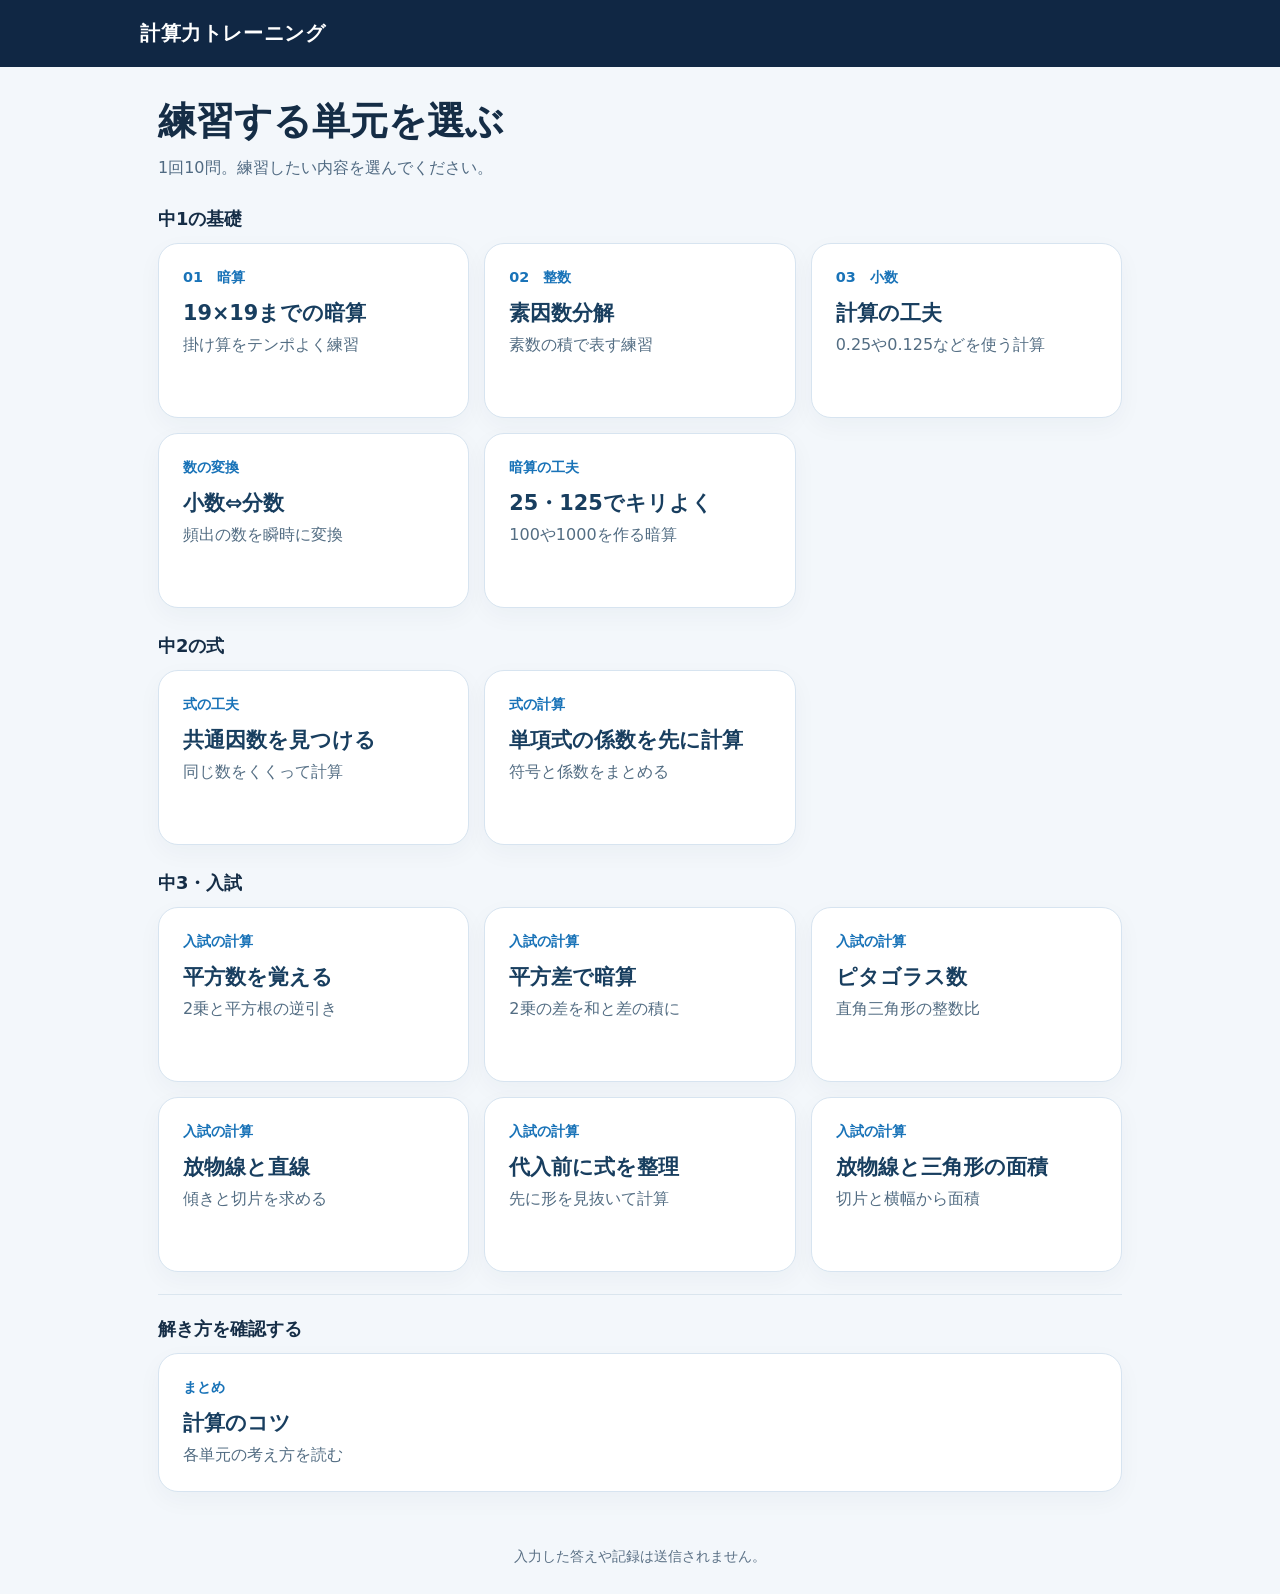
==== commit 298e5a0d: "Clarify ten-question practice and grade labels" ====
--- a/junior-math/index.html
+++ b/junior-math/index.html
@@ -2,7 +2,7 @@
 <html lang="ja"><head><meta charset="utf-8"><meta name="viewport" content="width=device-width,initial-scale=1"><meta name="theme-color" content="#102744"><title>計算力トレーニング</title><meta name="description" content="19×19までの暗算、素因数分解、計算の工夫を練習するサイト"><link rel="icon" type="image/svg+xml" href="data:image/svg+xml,%3Csvg xmlns='http://www.w3.org/2000/svg' viewBox='0 0 64 64'%3E%3Crect width='64' height='64' rx='14' fill='%23102744'/%3E%3Ctext x='32' y='45' text-anchor='middle' font-size='40' font-family='sans-serif' fill='%23f9c85b'%3E×%3C/text%3E%3C/svg%3E"><style>
 :root{font-family:system-ui,-apple-system,'Hiragino Kaku Gothic ProN','Yu Gothic',sans-serif;color:#152d46;background:#f3f7fb}*{box-sizing:border-box}body{margin:0}button,input{font:inherit}button{cursor:pointer}header{background:#102744;color:white;padding:20px max(20px,calc((100vw - 1000px)/2))}header strong{font-size:1.25rem;letter-spacing:.03em}main{max-width:1000px;margin:auto;padding:25px 18px 55px}.tabs{display:grid;grid-template-columns:repeat(3,1fr);gap:10px;margin-bottom:22px}.tab{border:2px solid #d3e0ed;background:white;color:#24405d;border-radius:14px;padding:14px 10px;font-weight:750}.tab[aria-selected=true]{border-color:#1b6eb2;background:#e3f3ff;color:#10518d}.panel{background:white;border:1px solid #dce6ee;box-shadow:0 12px 32px #1432540a;border-radius:22px;padding:clamp(20px,4vw,38px)}.topline{display:flex;align-items:center;justify-content:space-between;gap:12px;flex-wrap:wrap}h1{font-size:clamp(1.4rem,3vw,2rem);margin:0}p{line-height:1.65}.hint{color:#526b82;margin:10px 0 20px}.badge{background:#eef4fa;color:#355b7b;border-radius:100px;padding:8px 14px;font-weight:650}.card{background:#f7fafe;border:1px solid #deebf5;border-radius:18px;padding:clamp(20px,4vw,36px);margin:20px 0}.question{font-size:clamp(2rem,6vw,3.5rem);font-weight:800;line-height:1.35;min-height:1.5em;font-variant-numeric:tabular-nums}.prompt{color:#45627d;font-size:.95rem;margin-bottom:8px}.work{color:#44627a;min-height:1.5em;margin-top:12px}.answer{display:flex;align-items:center;gap:10px;flex-wrap:wrap}.answer input{width:min(100%,260px);border:2px solid #a9bfd2;border-radius:12px;padding:14px 16px;font-size:1.35rem;font-variant-numeric:tabular-nums}.answer input:focus{outline:3px solid #a9ddff;outline-offset:2px}.primary,.secondary{border:0;border-radius:12px;padding:15px 21px;font-weight:750;min-height:52px}.primary{background:#1367aa;color:white}.secondary{background:#e9f1f8;color:#1c517c}.primary:hover{background:#0e568e}.secondary:hover{background:#dcebf6}.feedback{min-height:57px;margin:14px 0 4px;font-weight:700}.feedback.good{color:#126544}.feedback.bad{color:#ae3f26}.feedback small{display:block;font-size:.95rem;font-weight:500;color:#38566d;margin-top:5px}.actions{display:flex;gap:10px;flex-wrap:wrap}.guide{border-top:1px solid #e1eaf2;margin-top:28px;padding-top:15px;color:#38546c}.guide h2{font-size:1.05rem;color:#173751}.guide ul{padding-left:1.4em;line-height:1.8}.guide li{margin:4px 0}footer{color:#5a7085;text-align:center;padding:0 18px 28px;font-size:.9rem}@media(max-width:620px){.tabs{grid-template-columns:1fr}.tab{text-align:left;padding:12px 16px}.panel{padding:20px}.answer input{flex:1;min-width:150px}.answer .primary{flex:1}.question{overflow-wrap:anywhere}}
  .homehead{margin:4px 0 24px}.homehead h1{font-size:clamp(1.7rem,4vw,2.4rem)}.homehead p{margin:8px 0 0;color:#506a82}.menu{display:grid;grid-template-columns:repeat(3,1fr);gap:15px}.menucard{display:flex;flex-direction:column;align-items:flex-start;text-align:left;min-height:175px;background:white;border:1px solid #d7e4f0;border-radius:20px;padding:24px;color:#183e5f;box-shadow:0 8px 24px #1432540a}.menucard:hover,.menucard:focus-visible{border-color:#2079bd;box-shadow:0 12px 28px #22639b22;transform:translateY(-2px)}.menucard strong{font-size:1.3rem;margin:12px 0 6px}.menucard span:last-child{color:#536d83;line-height:1.5}.menunum{font-size:.9rem;font-weight:800;color:#1973b8}.tipsentry{margin-top:22px;border-top:1px solid #dbe6ef;padding-top:22px}.tipsentry h2{font-size:1.1rem;margin:0 0 12px}.tipsentry .menucard{min-height:115px;width:100%}.back{border:0;background:transparent;color:#1266a6;font-weight:750;padding:8px 0;margin-bottom:15px}.back:hover{text-decoration:underline}.tipslist{display:grid;gap:14px;margin-top:20px}.tipcard{background:#f7fafe;border:1px solid #deebf5;border-radius:16px;padding:18px 22px}.tipcard h2{margin:0 0 8px;font-size:1.2rem}.tipcard ul{margin:0;padding-left:1.5em;line-height:1.8}.tipcard li{margin:5px 0}[hidden]{display:none!important}@media(max-width:700px){.menu{grid-template-columns:1fr}.menucard{min-height:115px;padding:18px}.menucard strong{margin:5px 0}}
-.group-title{margin:26px 0 12px;font-size:1.12rem}.levels{display:flex;gap:8px;flex-wrap:wrap;margin:15px 0}.level{border:1px solid #c8d9e8;background:#f2f7fb;border-radius:10px;padding:9px 16px;font-weight:700;color:#31536f}.level[aria-pressed=true]{background:#176cae;color:#fff;border-color:#176cae}.context{font-size:1.08rem;line-height:1.6;color:#385873;margin-bottom:9px}.result{background:#f2f8ff;border-radius:16px;padding:22px;margin-top:20px}.result strong{font-size:1.5rem}.tipcard p{line-height:1.7;margin:7px 0}.example{font-weight:700;color:#185688}[hidden]{display:none!important}</style></head><body><header><strong>計算力トレーニング</strong></header><main><section id="home" aria-labelledby="home-title"><div class="homehead"><h1 id="home-title">練習する単元を選ぶ</h1><p>問題を解きたい単元をタップしてください。</p></div><h2 class="group-title">中1の基礎</h2><div class="menu"><button class="menucard" type="button" data-open="multiply"><span class="menunum">01　暗算</span><strong>19×19までの暗算</strong><span>掛け算をテンポよく練習</span></button><button class="menucard" type="button" data-open="factor"><span class="menunum">02　整数</span><strong>素因数分解</strong><span>素数の積で表す練習</span></button><button class="menucard" type="button" data-open="decimal"><span class="menunum">03　小数</span><strong>計算の工夫</strong><span>0.25や0.125などを使う計算</span></button><button class="menucard" type="button" data-open="convert"><span class="menunum">入試の計算</span><strong>小数⇔分数</strong><span>頻出の数を瞬時に変換</span></button><button class="menucard" type="button" data-open="round"><span class="menunum">式の工夫</span><strong>25・125でキリよく</strong><span>100や1000を作る暗算</span></button></div><h2 class="group-title">中2の式</h2><div class="menu"><button class="menucard" type="button" data-open="common"><span class="menunum">式の工夫</span><strong>共通因数を見つける</strong><span>同じ数をくくって計算</span></button><button class="menucard" type="button" data-open="coefficient"><span class="menunum">式の計算</span><strong>単項式の係数を先に計算</strong><span>符号と係数をまとめる</span></button></div><h2 class="group-title">中3・入試</h2><div class="menu"><button class="menucard" type="button" data-open="squares"><span class="menunum">入試の計算</span><strong>平方数を覚える</strong><span>2乗と平方根の逆引き</span></button><button class="menucard" type="button" data-open="difference"><span class="menunum">入試の計算</span><strong>平方差で暗算</strong><span>2乗の差を和と差の積に</span></button><button class="menucard" type="button" data-open="pythagoras"><span class="menunum">入試の計算</span><strong>ピタゴラス数</strong><span>直角三角形の整数比</span></button><button class="menucard" type="button" data-open="parabola"><span class="menunum">入試の計算</span><strong>放物線と直線</strong><span>傾きと切片を求める</span></button><button class="menucard" type="button" data-open="substitute"><span class="menunum">入試の計算</span><strong>代入前に式を整理</strong><span>先に形を見抜いて計算</span></button><button class="menucard" type="button" data-open="area"><span class="menunum">入試の計算</span><strong>放物線と三角形の面積</strong><span>切片と横幅から面積</span></button></div><div class="tipsentry"><h2>解き方を確認する</h2><button class="menucard" type="button" data-open="tips"><span class="menunum">まとめ</span><strong>計算のコツ</strong><span>各単元の考え方を読む</span></button></div></section><section id="practice" class="panel" aria-labelledby="title" hidden><button class="back" type="button" data-open="home">← 目次に戻る</button><div class="topline"><h1 id="title"></h1><span class="badge" id="score" aria-live="polite"></span></div><p class="hint" id="description"></p><div class="levels" role="group" aria-label="難易度"><button class="level" type="button" data-level="1">基礎</button><button class="level" type="button" data-level="2">標準</button><button class="level" type="button" data-level="3">発展</button></div><div id="question-area"><div class="card"><div id="context" class="context"></div><div class="prompt" id="prompt"></div><div class="question" id="question"></div></div><form id="form" class="answer" autocomplete="off"><input id="input" type="text" inputmode="numeric" aria-label="答え" spellcheck="false"><button class="primary" type="submit">答え合わせ</button></form><div id="feedback" class="feedback" role="status" aria-live="polite"></div><div class="actions"><button id="next" class="secondary" type="button">次の問題</button><button id="reveal" class="secondary" type="button">答えを見る</button></div></div><div id="result" class="result" hidden><strong id="result-title"></strong><p id="result-detail"></p><button id="retry" class="primary" type="button">同じ分野でもう10問</button></div></section><section id="tips" class="panel" aria-labelledby="tips-title" hidden><button class="back" type="button" data-open="home">← 目次に戻る</button><h1 id="tips-title">計算のコツ</h1><div class="tipslist" id="tiplist"></div></section></main><footer>入力した答えや記録は送信されません。</footer><script>
+.group-title{margin:26px 0 12px;font-size:1.12rem}.levels{display:flex;gap:8px;flex-wrap:wrap;margin:15px 0}.level{border:1px solid #c8d9e8;background:#f2f7fb;border-radius:10px;padding:9px 16px;font-weight:700;color:#31536f}.level[aria-pressed=true]{background:#176cae;color:#fff;border-color:#176cae}.context{font-size:1.08rem;line-height:1.6;color:#385873;margin-bottom:9px}.result{background:#f2f8ff;border-radius:16px;padding:22px;margin-top:20px}.result strong{font-size:1.5rem}.tipcard p{line-height:1.7;margin:7px 0}.example{font-weight:700;color:#185688}[hidden]{display:none!important}</style></head><body><header><strong>計算力トレーニング</strong></header><main><section id="home" aria-labelledby="home-title"><div class="homehead"><h1 id="home-title">練習する単元を選ぶ</h1><p>1回10問。練習したい内容を選んでください。</p></div><h2 class="group-title">中1の基礎</h2><div class="menu"><button class="menucard" type="button" data-open="multiply"><span class="menunum">01　暗算</span><strong>19×19までの暗算</strong><span>掛け算をテンポよく練習</span></button><button class="menucard" type="button" data-open="factor"><span class="menunum">02　整数</span><strong>素因数分解</strong><span>素数の積で表す練習</span></button><button class="menucard" type="button" data-open="decimal"><span class="menunum">03　小数</span><strong>計算の工夫</strong><span>0.25や0.125などを使う計算</span></button><button class="menucard" type="button" data-open="convert"><span class="menunum">数の変換</span><strong>小数⇔分数</strong><span>頻出の数を瞬時に変換</span></button><button class="menucard" type="button" data-open="round"><span class="menunum">暗算の工夫</span><strong>25・125でキリよく</strong><span>100や1000を作る暗算</span></button></div><h2 class="group-title">中2の式</h2><div class="menu"><button class="menucard" type="button" data-open="common"><span class="menunum">式の工夫</span><strong>共通因数を見つける</strong><span>同じ数をくくって計算</span></button><button class="menucard" type="button" data-open="coefficient"><span class="menunum">式の計算</span><strong>単項式の係数を先に計算</strong><span>符号と係数をまとめる</span></button></div><h2 class="group-title">中3・入試</h2><div class="menu"><button class="menucard" type="button" data-open="squares"><span class="menunum">入試の計算</span><strong>平方数を覚える</strong><span>2乗と平方根の逆引き</span></button><button class="menucard" type="button" data-open="difference"><span class="menunum">入試の計算</span><strong>平方差で暗算</strong><span>2乗の差を和と差の積に</span></button><button class="menucard" type="button" data-open="pythagoras"><span class="menunum">入試の計算</span><strong>ピタゴラス数</strong><span>直角三角形の整数比</span></button><button class="menucard" type="button" data-open="parabola"><span class="menunum">入試の計算</span><strong>放物線と直線</strong><span>傾きと切片を求める</span></button><button class="menucard" type="button" data-open="substitute"><span class="menunum">入試の計算</span><strong>代入前に式を整理</strong><span>先に形を見抜いて計算</span></button><button class="menucard" type="button" data-open="area"><span class="menunum">入試の計算</span><strong>放物線と三角形の面積</strong><span>切片と横幅から面積</span></button></div><div class="tipsentry"><h2>解き方を確認する</h2><button class="menucard" type="button" data-open="tips"><span class="menunum">まとめ</span><strong>計算のコツ</strong><span>各単元の考え方を読む</span></button></div></section><section id="practice" class="panel" aria-labelledby="title" hidden><button class="back" type="button" data-open="home">← 目次に戻る</button><div class="topline"><h1 id="title"></h1><span class="badge" id="score" aria-live="polite"></span></div><p class="hint" id="description"></p><div class="levels" role="group" aria-label="難易度"><button class="level" type="button" data-level="1">基礎</button><button class="level" type="button" data-level="2">標準</button><button class="level" type="button" data-level="3">発展</button></div><div id="question-area"><div class="card"><div id="context" class="context"></div><div class="prompt" id="prompt"></div><div class="question" id="question"></div></div><form id="form" class="answer" autocomplete="off"><input id="input" type="text" inputmode="numeric" aria-label="答え" spellcheck="false"><button class="primary" type="submit">答え合わせ</button></form><div id="feedback" class="feedback" role="status" aria-live="polite"></div><div class="actions"><button id="next" class="secondary" type="button">次の問題</button><button id="reveal" class="secondary" type="button">答えを見る</button></div></div><div id="result" class="result" hidden><strong id="result-title"></strong><p id="result-detail"></p><button id="retry" class="primary" type="button">同じ分野でもう10問</button></div></section><section id="tips" class="panel" aria-labelledby="tips-title" hidden><button class="back" type="button" data-open="home">← 目次に戻る</button><h1 id="tips-title">計算のコツ</h1><div class="tipslist" id="tiplist"></div></section></main><footer>入力した答えや記録は送信されません。</footer><script>
 
 (()=>{'use strict';
 const $=id=>document.getElementById(id), E={home:$('home'),practice:$('practice'),tips:$('tips'),title:$('title'),score:$('score'),description:$('description'),prompt:$('prompt'),question:$('question'),context:$('context'),input:$('input'),feedback:$('feedback'),next:$('next'),reveal:$('reveal'),form:$('form'),tiplist:$('tiplist'),area:$('question-area'),result:$('result'),resultTitle:$('result-title'),resultDetail:$('result-detail'),retry:$('retry')};
